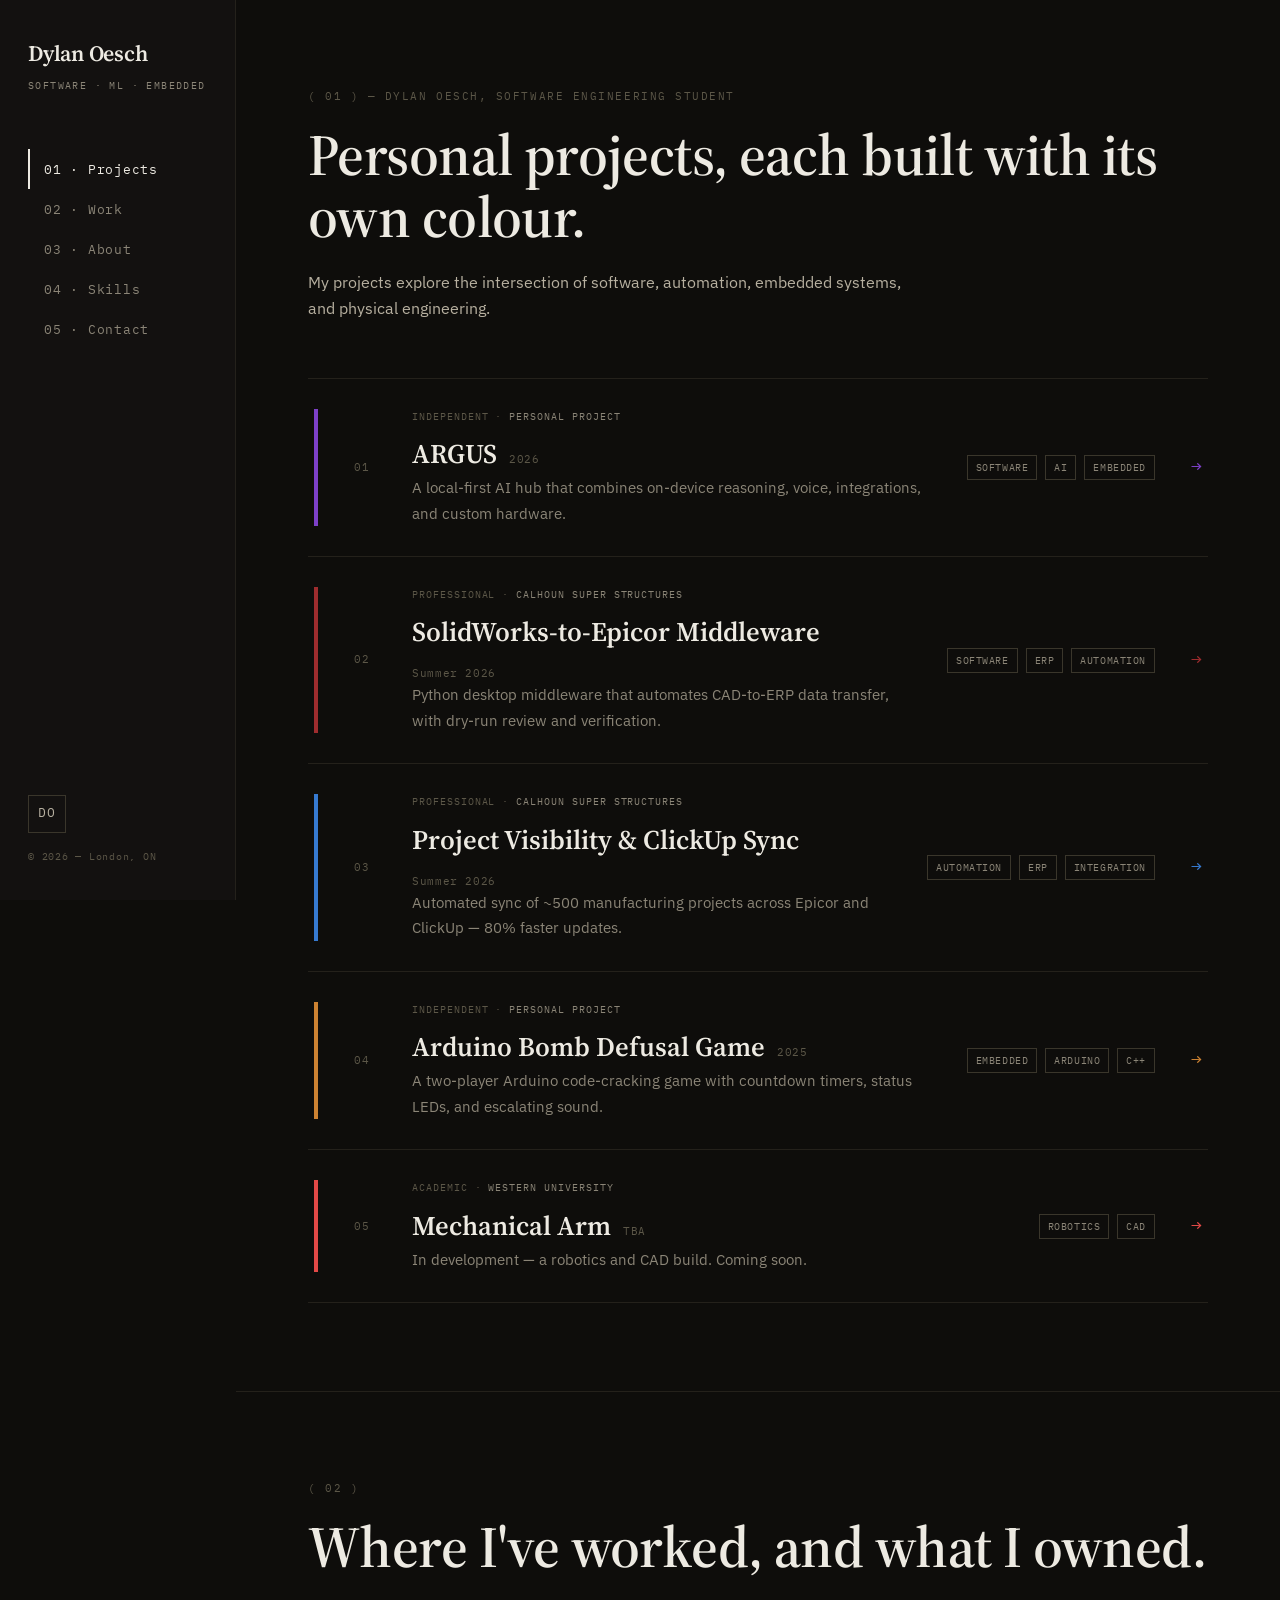
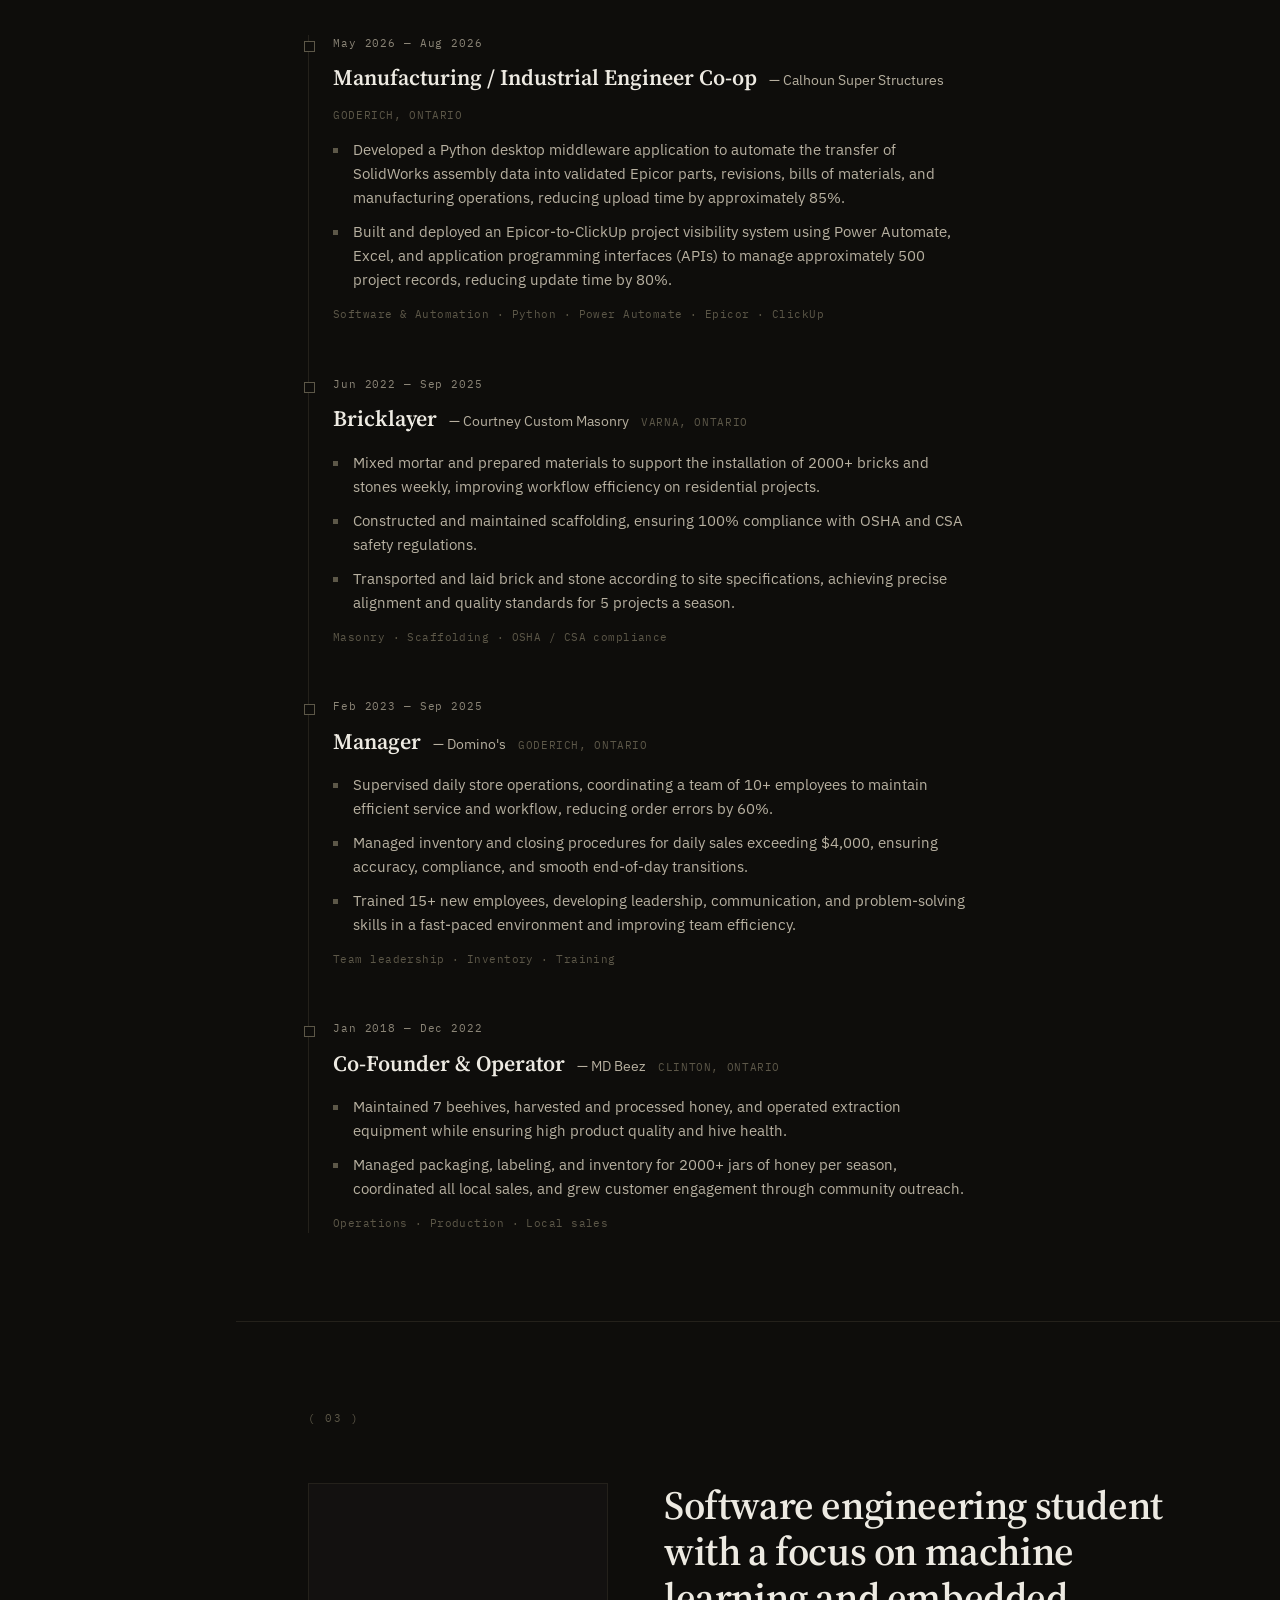
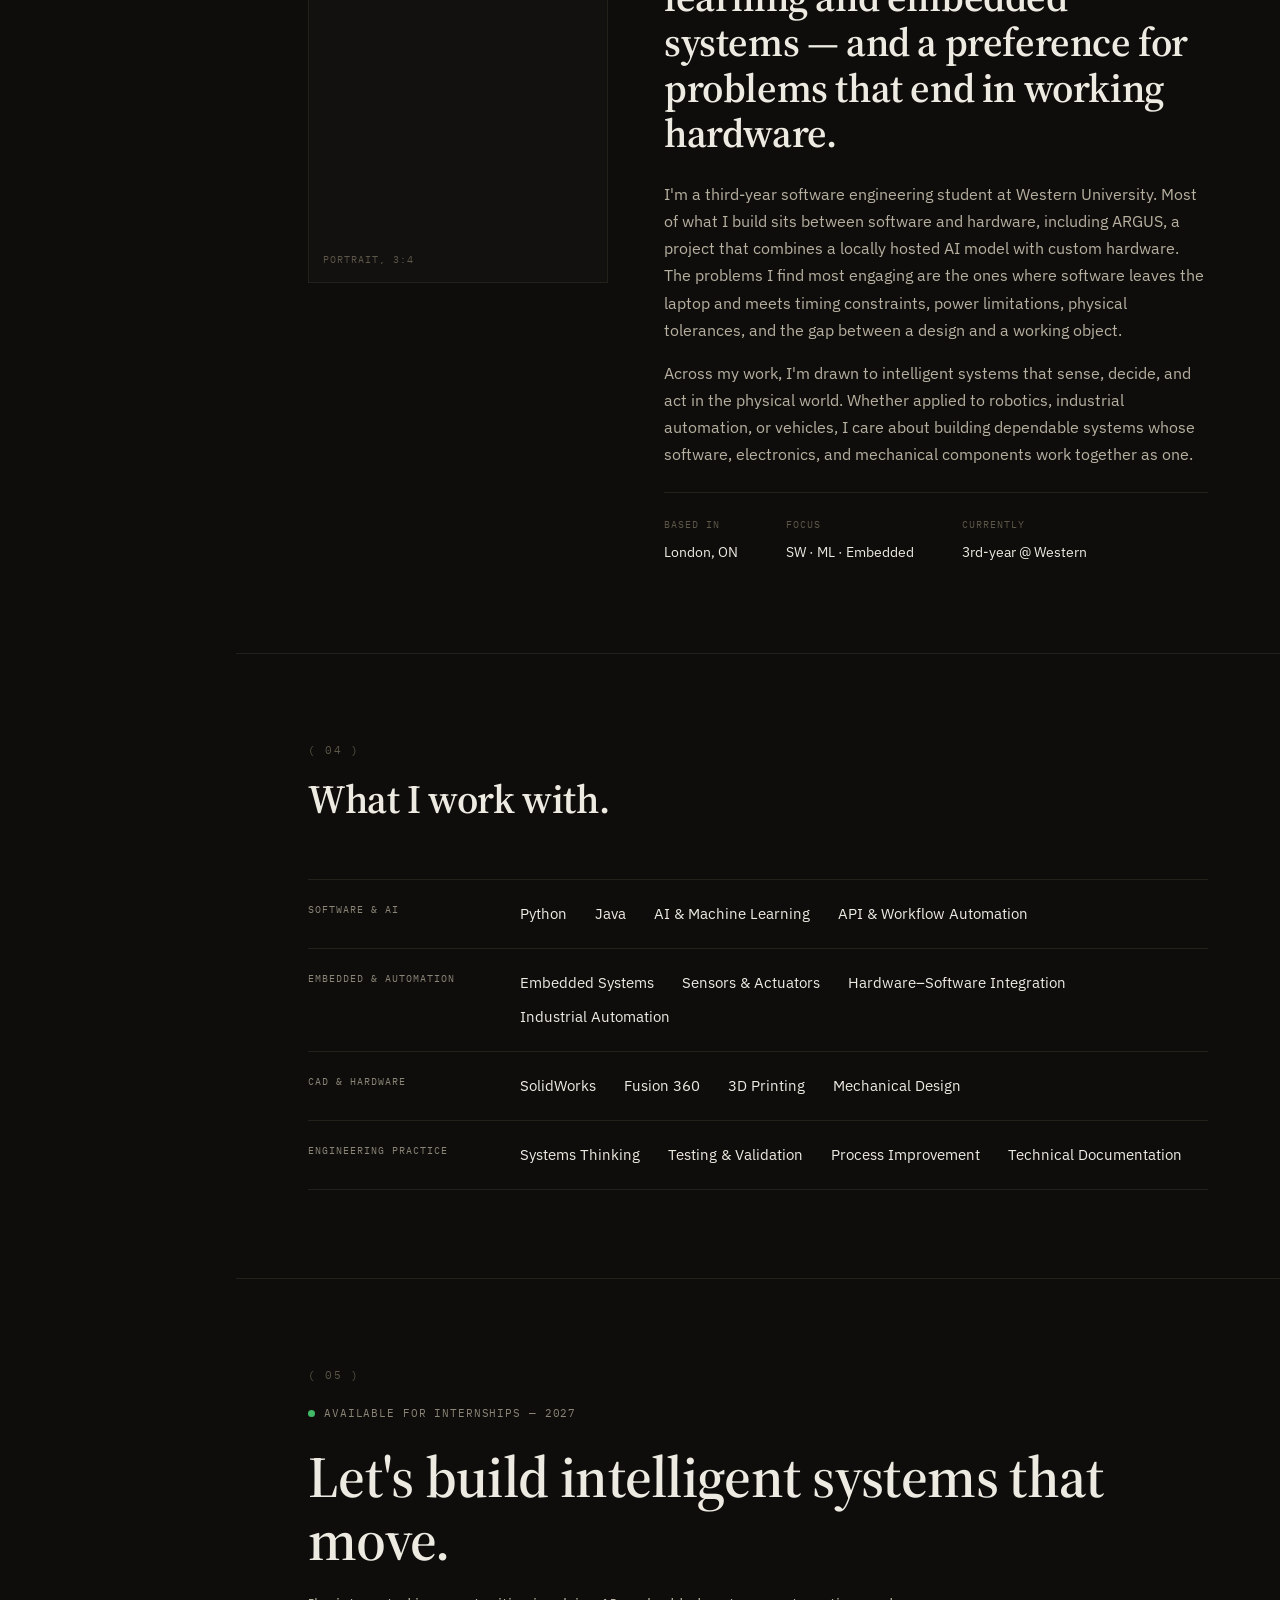
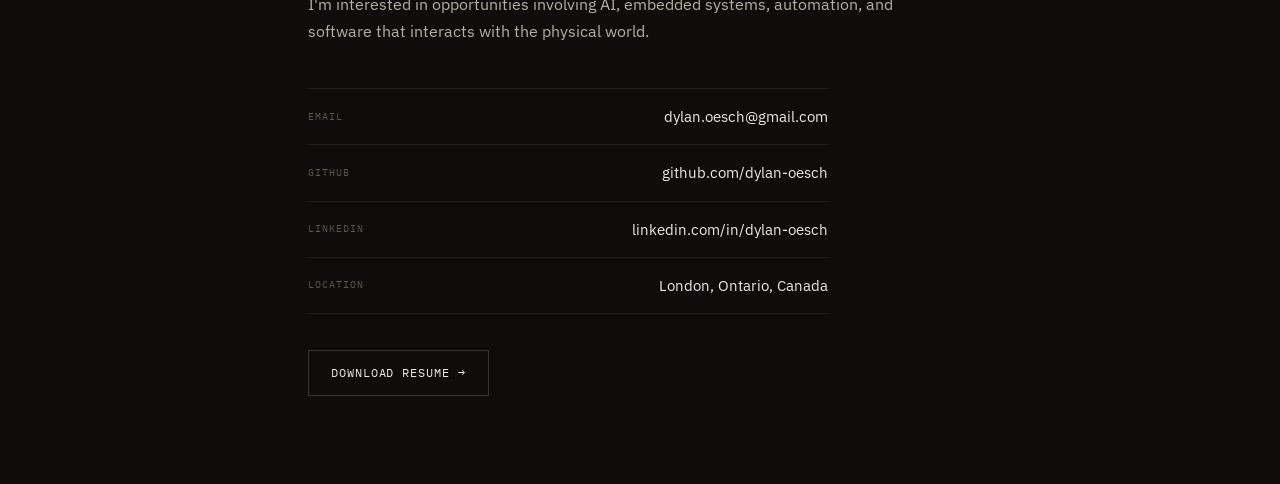
==== index.html @ da6535f7 "Add Calhoun co-op as top Work experience entry Add the Calhoun Super Structures Manufacturing/Indust" ====
<!DOCTYPE html>
<html lang="en">
<head>
  <meta charset="UTF-8">
  <meta name="viewport" content="width=device-width, initial-scale=1.0">
  <meta name="description" content="Software engineering student focused on intelligent physical systems—and problems that end in working hardware.">
  <title>Dylan Oesch — Portfolio</title>
  <link rel="preconnect" href="https://fonts.googleapis.com">
  <link rel="preconnect" href="https://fonts.gstatic.com" crossorigin>
  <link href="https://fonts.googleapis.com/css2?family=IBM+Plex+Mono:wght@400;500&family=IBM+Plex+Sans:wght@400;500&family=Source+Serif+4:opsz,wght@8..60,400;8..60,500;8..60,600;8..60,700&display=swap" rel="stylesheet">
  <meta property="og:type" content="website">
  <meta property="og:title" content="Dylan Oesch — Portfolio">
  <meta property="og:description" content="Software engineering student focused on intelligent physical systems—and problems that end in working hardware.">
  <meta property="og:url" content="https://dylan-oesch.github.io/">
  <meta property="og:image" content="https://dylan-oesch.github.io/og-image.png">
  <meta property="og:image:width" content="1200">
  <meta property="og:image:height" content="630">
  <meta name="twitter:card" content="summary_large_image">
  <meta name="twitter:title" content="Dylan Oesch — Portfolio">
  <meta name="twitter:description" content="Software engineering student focused on intelligent physical systems—and problems that end in working hardware.">
  <meta name="twitter:image" content="https://dylan-oesch.github.io/og-image.png">
  <link rel="icon" type="image/svg+xml" href="favicon.svg">
  <meta name="theme-color" content="#0E0D0B">
  <link rel="stylesheet" href="styles.css">
</head>
<body>
  <div class="layout">
    <!-- Sidebar (collapses to a top bar on mobile) -->
    <aside class="sidebar">
      <div>
        <a class="brand" href="#top" aria-label="Portfolio home">
          <span class="brand-name">Dylan Oesch</span>
          <span class="brand-tag">Software · ML · Embedded</span>
        </a>
        <a class="topbar-brand brand-name" href="#top">Dylan Oesch</a>

        <button class="nav-toggle" type="button" aria-expanded="false" aria-controls="sidebar-nav">
          <span class="sr-only">Toggle navigation</span>
          <span></span>
          <span></span>
          <span></span>
        </button>

        <nav class="sidebar-nav" id="sidebar-nav" aria-label="Primary">
          <a href="#projects">01 · Projects</a>
          <a href="#work">02 · Work</a>
          <a href="#about">03 · About</a>
          <a href="#skills">04 · Skills</a>
          <a href="#contact">05 · Contact</a>
        </nav>
      </div>

      <div class="sidebar-foot">
        <span class="monogram" aria-hidden="true">DO</span>
        <span class="sidebar-copy">&copy; <span id="year"></span> — London, ON</span>
      </div>
    </aside>

    <main class="main" id="top">
      <!-- 01 · Projects -->
      <section class="section" id="projects">
        <div class="section-head">
          <p class="eyebrow">( 01 ) — Dylan Oesch, software engineering student</p>
          <h1>Personal projects, each built with its own colour.</h1>
          <p class="lede">My projects explore the intersection of software, automation, embedded systems, and physical engineering.</p>
        </div>

        <div class="docket">
          <a class="docket-row accent-purple" href="argus.html" data-context-type="INDEPENDENT" data-context-name="PERSONAL PROJECT" data-context-url="">
            <span class="docket-bar" aria-hidden="true"></span>
            <span class="docket-index">01</span>
            <span class="docket-body">
              <span class="docket-title">
                <span class="name">ARGUS</span>
                <span class="year">2026</span>
              </span>
              <span class="docket-tagline">A local-first AI hub that combines on-device reasoning, voice, integrations, and custom hardware.</span>
            </span>
            <span class="docket-tags">
              <span class="tag">Software</span>
              <span class="tag">AI</span>
              <span class="tag">Embedded</span>
            </span>
            <span class="docket-arrow" aria-hidden="true">&rarr;</span>
          </a>

          <a class="docket-row accent-darkred" href="calhoun-epicor.html" data-context-type="PROFESSIONAL" data-context-name="CALHOUN SUPER STRUCTURES" data-context-url="">
            <span class="docket-bar" aria-hidden="true"></span>
            <span class="docket-index">02</span>
            <span class="docket-body">
              <span class="docket-title">
                <span class="name">SolidWorks-to-Epicor Middleware</span>
                <span class="year">Summer 2026</span>
              </span>
              <span class="docket-tagline">Python desktop middleware that automates CAD-to-ERP data transfer, with dry-run review and verification.</span>
            </span>
            <span class="docket-tags">
              <span class="tag">Software</span>
              <span class="tag">ERP</span>
              <span class="tag">Automation</span>
            </span>
            <span class="docket-arrow" aria-hidden="true">&rarr;</span>
          </a>

          <a class="docket-row accent-cobalt" href="clickup-sync.html" data-context-type="PROFESSIONAL" data-context-name="CALHOUN SUPER STRUCTURES" data-context-url="">
            <span class="docket-bar" aria-hidden="true"></span>
            <span class="docket-index">03</span>
            <span class="docket-body">
              <span class="docket-title">
                <span class="name">Project Visibility &amp; ClickUp Sync</span>
                <span class="year">Summer 2026</span>
              </span>
              <span class="docket-tagline">Automated sync of ~500 manufacturing projects across Epicor and ClickUp — 80% faster updates.</span>
            </span>
            <span class="docket-tags">
              <span class="tag">Automation</span>
              <span class="tag">ERP</span>
              <span class="tag">Integration</span>
            </span>
            <span class="docket-arrow" aria-hidden="true">&rarr;</span>
          </a>

          <a class="docket-row accent-amber" href="bomb-defusal.html" data-context-type="INDEPENDENT" data-context-name="PERSONAL PROJECT" data-context-url="">
            <span class="docket-bar" aria-hidden="true"></span>
            <span class="docket-index">04</span>
            <span class="docket-body">
              <span class="docket-title">
                <span class="name">Arduino Bomb Defusal Game</span>
                <span class="year">2025</span>
              </span>
              <span class="docket-tagline">A two-player Arduino code-cracking game with countdown timers, status LEDs, and escalating sound.</span>
            </span>
            <span class="docket-tags">
              <span class="tag">Embedded</span>
              <span class="tag">Arduino</span>
              <span class="tag">C++</span>
            </span>
            <span class="docket-arrow" aria-hidden="true">&rarr;</span>
          </a>

          <a class="docket-row accent-red" href="mechanical-arm.html" data-context-type="ACADEMIC" data-context-name="WESTERN UNIVERSITY" data-context-url="">
            <span class="docket-bar" aria-hidden="true"></span>
            <span class="docket-index">05</span>
            <span class="docket-body">
              <span class="docket-title">
                <span class="name">Mechanical Arm</span>
                <span class="year">TBA</span>
              </span>
              <span class="docket-tagline">In development — a robotics and CAD build. Coming soon.</span>
            </span>
            <span class="docket-tags">
              <span class="tag">Robotics</span>
              <span class="tag">CAD</span>
            </span>
            <span class="docket-arrow" aria-hidden="true">&rarr;</span>
          </a>
        </div>
      </section>

      <!-- 02 · Work -->
      <section class="section" id="work">
        <div class="section-head">
          <p class="eyebrow">( 02 )</p>
          <h1>Where I've worked, and what I owned.</h1>
        </div>

        <div class="timeline">
          <article class="timeline-item">
            <div class="timeline-date">May 2026 — Aug 2026</div>
            <div class="timeline-role">
              <span class="role">Manufacturing / Industrial Engineer Co-op</span>
              <span class="company">— Calhoun Super Structures</span>
              <span class="place">Goderich, Ontario</span>
            </div>
            <ul class="timeline-points">
              <li>Developed a Python desktop middleware application to automate the transfer of SolidWorks assembly data into validated Epicor parts, revisions, bills of materials, and manufacturing operations, reducing upload time by approximately 85%.</li>
              <li>Built and deployed an Epicor-to-ClickUp project visibility system using Power Automate, Excel, and application programming interfaces (APIs) to manage approximately 500 project records, reducing update time by 80%.</li>
            </ul>
            <div class="timeline-tools">Software &amp; Automation · Python · Power Automate · Epicor · ClickUp</div>
          </article>

          <article class="timeline-item">
            <div class="timeline-date">Jun 2022 — Sep 2025</div>
            <div class="timeline-role">
              <span class="role">Bricklayer</span>
              <span class="company">— Courtney Custom Masonry</span>
              <span class="place">Varna, Ontario</span>
            </div>
            <ul class="timeline-points">
              <li>Mixed mortar and prepared materials to support the installation of 2000+ bricks and stones weekly, improving workflow efficiency on residential projects.</li>
              <li>Constructed and maintained scaffolding, ensuring 100% compliance with OSHA and CSA safety regulations.</li>
              <li>Transported and laid brick and stone according to site specifications, achieving precise alignment and quality standards for 5 projects a season.</li>
            </ul>
            <div class="timeline-tools">Masonry · Scaffolding · OSHA / CSA compliance</div>
          </article>

          <article class="timeline-item">
            <div class="timeline-date">Feb 2023 — Sep 2025</div>
            <div class="timeline-role">
              <span class="role">Manager</span>
              <span class="company">— Domino's</span>
              <span class="place">Goderich, Ontario</span>
            </div>
            <ul class="timeline-points">
              <li>Supervised daily store operations, coordinating a team of 10+ employees to maintain efficient service and workflow, reducing order errors by 60%.</li>
              <li>Managed inventory and closing procedures for daily sales exceeding $4,000, ensuring accuracy, compliance, and smooth end-of-day transitions.</li>
              <li>Trained 15+ new employees, developing leadership, communication, and problem-solving skills in a fast-paced environment and improving team efficiency.</li>
            </ul>
            <div class="timeline-tools">Team leadership · Inventory · Training</div>
          </article>

          <article class="timeline-item">
            <div class="timeline-date">Jan 2018 — Dec 2022</div>
            <div class="timeline-role">
              <span class="role">Co-Founder &amp; Operator</span>
              <span class="company">— MD Beez</span>
              <span class="place">Clinton, Ontario</span>
            </div>
            <ul class="timeline-points">
              <li>Maintained 7 beehives, harvested and processed honey, and operated extraction equipment while ensuring high product quality and hive health.</li>
              <li>Managed packaging, labeling, and inventory for 2000+ jars of honey per season, coordinated all local sales, and grew customer engagement through community outreach.</li>
            </ul>
            <div class="timeline-tools">Operations · Production · Local sales</div>
          </article>
        </div>
      </section>

      <!-- 03 · About -->
      <section class="section" id="about">
        <div class="section-head">
          <p class="eyebrow">( 03 )</p>
        </div>

        <div class="about-grid">
          <div class="portrait">
            <span class="label">Portrait, 3:4</span>
          </div>
          <div class="about-copy">
            <h2>Software engineering student with a focus on machine learning and embedded systems — and a preference for problems that end in working hardware.</h2>
            <p style="margin-top:24px;">I'm a third-year software engineering student at Western University. Most of what I build sits between software and hardware, including ARGUS, a project that combines a locally hosted AI model with custom hardware. The problems I find most engaging are the ones where software leaves the laptop and meets timing constraints, power limitations, physical tolerances, and the gap between a design and a working object.</p>
            <p>Across my work, I'm drawn to intelligent systems that sense, decide, and act in the physical world. Whether applied to robotics, industrial automation, or vehicles, I care about building dependable systems whose software, electronics, and mechanical components work together as one.</p>
            <div class="fact-row">
              <div class="fact">
                <span class="label">Based in</span>
                <span class="value">London, ON</span>
              </div>
              <div class="fact">
                <span class="label">Focus</span>
                <span class="value">SW · ML · Embedded</span>
              </div>
              <div class="fact">
                <span class="label">Currently</span>
                <span class="value">3rd-year @ Western</span>
              </div>
            </div>
          </div>
        </div>
      </section>

      <!-- 04 · Skills -->
      <section class="section" id="skills">
        <div class="section-head">
          <p class="eyebrow">( 04 )</p>
          <h2>What I work with.</h2>
        </div>

        <div class="skill-group">
          <span class="label">Software &amp; AI</span>
          <div class="skill-items">
            <span>Python</span>
            <span>Java</span>
            <span>AI &amp; Machine Learning</span>
            <span>API &amp; Workflow Automation</span>
          </div>
        </div>
        <div class="skill-group">
          <span class="label">Embedded &amp; Automation</span>
          <div class="skill-items">
            <span>Embedded Systems</span>
            <span>Sensors &amp; Actuators</span>
            <span>Hardware–Software Integration</span>
            <span>Industrial Automation</span>
          </div>
        </div>
        <div class="skill-group">
          <span class="label">CAD &amp; Hardware</span>
          <div class="skill-items">
            <span>SolidWorks</span>
            <span>Fusion 360</span>
            <span>3D Printing</span>
            <span>Mechanical Design</span>
          </div>
        </div>
        <div class="skill-group">
          <span class="label">Engineering Practice</span>
          <div class="skill-items">
            <span>Systems Thinking</span>
            <span>Testing &amp; Validation</span>
            <span>Process Improvement</span>
            <span>Technical Documentation</span>
          </div>
        </div>
      </section>

      <!-- 05 · Contact -->
      <section class="section" id="contact">
        <div class="section-head" style="margin-bottom:0;">
          <p class="eyebrow">( 05 )</p>
          <div class="status">
            <span class="status-dot" aria-hidden="true"></span>
            <span class="status-label">Available for internships — 2027</span>
          </div>
          <h1>Let's build intelligent systems that move.</h1>
          <p class="lede">I'm interested in opportunities involving AI, embedded systems, automation, and software that interacts with the physical world.</p>
        </div>

        <div class="contact-list">
          <div class="contact-item">
            <span class="label">Email</span>
            <a class="value" href="mailto:dylan.oesch@gmail.com">dylan.oesch@gmail.com</a>
          </div>
          <div class="contact-item">
            <span class="label">GitHub</span>
            <a class="value" href="https://github.com/dylan-oesch" target="_blank" rel="noopener">github.com/dylan-oesch</a>
          </div>
          <div class="contact-item">
            <span class="label">LinkedIn</span>
            <a class="value" href="https://linkedin.com/in/dylan-oesch" target="_blank" rel="noopener">linkedin.com/in/dylan-oesch</a>
          </div>
          <div class="contact-item">
            <span class="label">Location</span>
            <span class="value">London, Ontario, Canada</span>
          </div>
        </div>

        <a class="btn" href="resume.pdf" download style="margin-top:36px;">Download resume &rarr;</a>
      </section>
    </main>
  </div>

  <script src="script.js"></script>
</body>
</html>
---- styles.css ----
/* =============================================================
   Dylan Oesch — Portfolio
   Editorial dark theme: warm ink palette, serif display + mono
   labels, fixed numbered sidebar, hairline-divided sections.
   Each project carries its own accent color (--accent).
   ============================================================= */

:root {
  /* Surfaces */
  --bg: #0e0d0b;
  --surface: #131110;
  --surface-hover: #151310;

  /* Borders */
  --border: #24211b;
  --border-strong: #3a362b;

  /* Text */
  --ink: #edeae2;      /* primary text */
  --muted: #b7b0a0;    /* secondary text / prose */
  --label: #8b8577;    /* nav, eyebrows, metadata */
  --faint: #5c5748;    /* index numbers, decorative labels */

  /* Accent (overridden per project) */
  --accent: oklch(0.58 0.15 256);
  --accent-tint: color-mix(in oklch, var(--accent) 30%, var(--surface));
  --accent-faint: color-mix(in oklch, var(--accent) 12%, var(--surface));

  /* Type */
  --font-serif: "Source Serif 4", Georgia, "Times New Roman", serif;
  --font-mono: "IBM Plex Mono", ui-monospace, "SFMono-Regular", Menlo, monospace;
  --font-sans: "IBM Plex Sans", system-ui, -apple-system, "Segoe UI", sans-serif;

  /* Layout */
  --sidebar-width: 236px;
  --pad-block: 88px;
  --pad-inline: 72px;
  --content-max: 1040px;
  --ease: 170ms ease;
}

* {
  box-sizing: border-box;
}

html {
  scroll-behavior: smooth;
}

body {
  margin: 0;
  min-height: 100vh;
  background: var(--bg);
  color: var(--ink);
  font-family: var(--font-sans);
  line-height: 1.6;
  -webkit-font-smoothing: antialiased;
}

body.nav-open {
  overflow: hidden;
}

a {
  color: var(--ink);
  text-decoration: none;
  transition: color var(--ease);
}

a:hover {
  color: var(--muted);
}

button {
  font-family: inherit;
}

img,
svg {
  display: block;
  max-width: 100%;
}

::selection {
  background: var(--ink);
  color: var(--bg);
}

h1,
h2,
h3,
p {
  margin-top: 0;
}

.sr-only {
  position: absolute;
  width: 1px;
  height: 1px;
  padding: 0;
  margin: -1px;
  overflow: hidden;
  clip: rect(0, 0, 0, 0);
  white-space: nowrap;
  border: 0;
}

/* -------------------------------------------------------------
   Shared type helpers
   ------------------------------------------------------------- */
.serif {
  font-family: var(--font-serif);
  font-weight: 600;
  letter-spacing: -0.01em;
}

.mono {
  font-family: var(--font-mono);
  letter-spacing: 0.08em;
}

.eyebrow {
  font-family: var(--font-mono);
  font-size: 11px;
  letter-spacing: 0.14em;
  text-transform: uppercase;
  color: var(--faint);
  margin: 0;
}

.label {
  font-family: var(--font-mono);
  font-size: 10px;
  letter-spacing: 0.1em;
  text-transform: uppercase;
  color: var(--faint);
}

/* -------------------------------------------------------------
   Layout shell
   ------------------------------------------------------------- */
.layout {
  display: flex;
  min-height: 100vh;
}

.sidebar {
  position: sticky;
  top: 0;
  align-self: flex-start;
  width: var(--sidebar-width);
  flex-shrink: 0;
  height: 100vh;
  background: var(--surface);
  border-right: 1px solid var(--border);
  display: flex;
  flex-direction: column;
  justify-content: space-between;
  padding: 36px 28px;
  z-index: 20;
}

.brand {
  display: block;
  color: var(--ink);
}

.brand:hover {
  color: var(--ink);
}

.brand-name {
  font-family: var(--font-serif);
  font-weight: 600;
  font-size: 22px;
  letter-spacing: -0.01em;
}

.brand-tag {
  font-family: var(--font-mono);
  font-size: 10px;
  letter-spacing: 0.14em;
  text-transform: uppercase;
  color: var(--label);
  margin-top: 6px;
}

.sidebar-nav {
  display: flex;
  flex-direction: column;
  margin-top: 52px;
}

.sidebar-nav a {
  padding: 10px 0 10px 14px;
  border-left: 2px solid transparent;
  font-family: var(--font-mono);
  font-size: 12.5px;
  letter-spacing: 0.06em;
  color: var(--label);
  transition: color var(--ease), border-color var(--ease);
}

.sidebar-nav a:hover,
.sidebar-nav a:focus-visible {
  color: var(--ink);
  outline: none;
}

.sidebar-nav a.active {
  color: var(--ink);
  border-left-color: var(--ink);
}

.sidebar-foot {
  display: flex;
  flex-direction: column;
  gap: 16px;
}

.monogram {
  width: 38px;
  height: 38px;
  border: 1px solid var(--border-strong);
  display: flex;
  align-items: center;
  justify-content: center;
  font-family: var(--font-mono);
  font-size: 13px;
  letter-spacing: 0.04em;
  color: var(--muted);
}

.sidebar-copy {
  font-family: var(--font-mono);
  font-size: 9.5px;
  letter-spacing: 0.08em;
  color: var(--faint);
}

/* Mobile top-bar controls (hidden on desktop) */
.topbar-brand,
.nav-toggle {
  display: none;
}

/* -------------------------------------------------------------
   Main + sections
   ------------------------------------------------------------- */
.main {
  flex: 1;
  min-width: 0;
}

.section {
  padding: var(--pad-block) var(--pad-inline);
  max-width: calc(var(--content-max) + var(--pad-inline) * 2);
  scroll-margin-top: 24px;
}

.section + .section {
  border-top: 1px solid var(--border);
}

.section-head {
  margin-bottom: 56px;
}

.section-head .eyebrow {
  margin-bottom: 18px;
}

h1 {
  font-family: var(--font-serif);
  font-weight: 600;
  letter-spacing: -0.01em;
  font-size: clamp(38px, 4.8vw, 58px);
  line-height: 1.08;
  margin: 0;
}

h2 {
  font-family: var(--font-serif);
  font-weight: 600;
  letter-spacing: -0.01em;
  font-size: clamp(28px, 3.2vw, 40px);
  line-height: 1.14;
  margin: 0;
}

h3 {
  font-family: var(--font-serif);
  font-weight: 600;
  font-size: 19px;
  margin: 0;
}

.lede {
  max-width: 60ch;
  font-size: 15.5px;
  line-height: 1.7;
  color: var(--muted);
  margin: 20px 0 0;
}

/* Buttons / links */
.btn {
  display: inline-flex;
  align-items: center;
  gap: 8px;
  background: none;
  color: var(--ink);
  border: 1px solid var(--border-strong);
  cursor: pointer;
  padding: 13px 22px;
  font-family: var(--font-mono);
  font-size: 11.5px;
  letter-spacing: 0.08em;
  text-transform: uppercase;
  transition: border-color var(--ease), color var(--ease), background var(--ease);
}

.btn:hover,
.btn:focus-visible {
  border-color: var(--ink);
  color: var(--ink);
  outline: none;
}

.btn-accent {
  border-color: var(--accent);
  color: var(--accent);
}

.btn-accent:hover,
.btn-accent:focus-visible {
  border-color: var(--accent);
  background: var(--accent-faint);
  color: var(--accent);
}

/* -------------------------------------------------------------
   01 · Work — left-rule timeline
   ------------------------------------------------------------- */
.timeline {
  position: relative;
  padding-left: 24px;
  border-left: 1px solid var(--border);
  max-width: 760px;
}

.timeline-item {
  position: relative;
  padding-bottom: 52px;
}

.timeline-item:last-child {
  padding-bottom: 0;
}

.timeline-item::before {
  content: "";
  position: absolute;
  left: -29px;
  top: 6px;
  width: 9px;
  height: 9px;
  background: var(--bg);
  border: 1px solid var(--faint);
}

.timeline-date {
  font-family: var(--font-mono);
  font-size: 11px;
  letter-spacing: 0.08em;
  color: var(--label);
}

.timeline-role {
  display: flex;
  align-items: baseline;
  gap: 12px;
  flex-wrap: wrap;
  margin-top: 8px;
}

.timeline-role .role {
  font-family: var(--font-serif);
  font-weight: 600;
  font-size: 22px;
}

.timeline-role .company {
  font-size: 14px;
  color: var(--muted);
}

.timeline-role .place {
  font-family: var(--font-mono);
  font-size: 10.5px;
  letter-spacing: 0.06em;
  text-transform: uppercase;
  color: var(--faint);
}

.timeline-item p {
  margin: 14px 0 0;
  font-size: 15px;
  line-height: 1.65;
  color: var(--muted);
  max-width: 62ch;
}

.timeline-points {
  margin: 14px 0 0;
  padding: 0;
  list-style: none;
  max-width: 64ch;
}

.timeline-points li {
  position: relative;
  padding-left: 20px;
  margin-bottom: 10px;
  font-size: 15px;
  line-height: 1.6;
  color: var(--muted);
}

.timeline-points li:last-child {
  margin-bottom: 0;
}

.timeline-points li::before {
  content: "";
  position: absolute;
  left: 0;
  top: 10px;
  width: 5px;
  height: 5px;
  background: var(--faint);
}

.timeline-tools {
  margin-top: 14px;
  font-family: var(--font-mono);
  font-size: 11px;
  letter-spacing: 0.04em;
  color: var(--faint);
}

/* -------------------------------------------------------------
   02 · Projects — docket rows
   ------------------------------------------------------------- */
.docket {
  border-top: 1px solid var(--border);
  margin-top: 8px;
}

.docket-row {
  --accent: oklch(0.58 0.15 256);
  display: flex;
  align-items: center;
  gap: 36px;
  width: 100%;
  text-align: left;
  border-bottom: 1px solid var(--border);
  padding: 30px 6px;
  color: var(--ink);
  transition: background var(--ease);
}

.docket-row:hover {
  background: var(--surface-hover);
  color: var(--ink);
}

.docket-bar {
  width: 4px;
  align-self: stretch;
  flex-shrink: 0;
  background: var(--accent);
}

.docket-index {
  font-family: var(--font-mono);
  font-size: 11px;
  letter-spacing: 0.08em;
  color: var(--faint);
  width: 22px;
  flex-shrink: 0;
}

.docket-body {
  flex: 1;
  min-width: 0;
}

.project-context {
  display: block;
  margin-bottom: 8px;
  font-family: var(--font-mono);
  font-size: 9.5px;
  letter-spacing: 0.1em;
  text-transform: uppercase;
  color: var(--faint);
}

.project-context .ctx-name {
  color: var(--label);
}

.project-context .ctx-link {
  color: var(--label);
  cursor: pointer;
  transition: color var(--ease);
}

.project-context .ctx-link:hover,
.project-context .ctx-link:focus-visible {
  color: var(--ink);
  outline: none;
  text-decoration: underline;
  text-underline-offset: 2px;
}

.docket-title {
  display: flex;
  align-items: baseline;
  gap: 12px;
  flex-wrap: wrap;
}

.docket-title .name {
  font-family: var(--font-serif);
  font-weight: 600;
  font-size: 27px;
}

.docket-title .year {
  font-family: var(--font-mono);
  font-size: 10.5px;
  letter-spacing: 0.06em;
  color: var(--faint);
}

.docket-tagline {
  margin-top: 6px;
  font-size: 14.5px;
  color: var(--label);
  max-width: 56ch;
}

.docket-tags {
  display: flex;
  gap: 8px;
  flex-shrink: 0;
}

.tag {
  font-family: var(--font-mono);
  font-size: 9.5px;
  letter-spacing: 0.06em;
  text-transform: uppercase;
  color: var(--label);
  border: 1px solid var(--border-strong);
  padding: 4px 8px;
}

.docket-arrow {
  font-family: var(--font-mono);
  font-size: 18px;
  color: var(--accent);
  flex-shrink: 0;
}

/* -------------------------------------------------------------
   03 · About
   ------------------------------------------------------------- */
.about-grid {
  display: grid;
  grid-template-columns: 300px 1fr;
  gap: 56px;
  align-items: start;
}

.portrait {
  aspect-ratio: 3 / 4;
  background: var(--surface);
  border: 1px solid var(--border);
  display: flex;
  align-items: flex-end;
  padding: 14px;
}

.about-copy p {
  font-size: 15.5px;
  line-height: 1.75;
  color: var(--muted);
  max-width: 60ch;
  margin: 0 0 16px;
}

.fact-row {
  display: flex;
  flex-wrap: wrap;
  gap: 48px;
  margin-top: 24px;
  padding-top: 24px;
  border-top: 1px solid var(--border);
}

.fact .label {
  display: block;
  margin-bottom: 6px;
}

.fact .value {
  font-size: 14px;
}

/* -------------------------------------------------------------
   04 · Skills — hairline-divided groups
   ------------------------------------------------------------- */
.skill-group {
  display: flex;
  gap: 32px;
  padding: 22px 0;
  border-top: 1px solid var(--border);
}

.skill-group:last-child {
  border-bottom: 1px solid var(--border);
}

.skill-group .label {
  width: 180px;
  flex-shrink: 0;
  color: var(--label);
}

.skill-items {
  display: flex;
  flex-wrap: wrap;
  gap: 10px 28px;
  font-size: 15px;
  color: var(--ink);
}

/* -------------------------------------------------------------
   05 · Contact
   ------------------------------------------------------------- */
.status {
  display: flex;
  align-items: center;
  gap: 9px;
  margin: 20px 0 24px;
}

.status-dot {
  width: 7px;
  height: 7px;
  border-radius: 50%;
  background: oklch(0.7 0.16 150);
}

.status-label {
  font-family: var(--font-mono);
  font-size: 11px;
  letter-spacing: 0.08em;
  text-transform: uppercase;
  color: var(--label);
}

.contact-list {
  margin-top: 44px;
  border-top: 1px solid var(--border);
  max-width: 520px;
}

.contact-item {
  display: flex;
  align-items: center;
  justify-content: space-between;
  padding: 16px 0;
  border-bottom: 1px solid var(--border);
}

.contact-item .label {
  color: var(--faint);
}

.contact-item .value {
  font-size: 14.5px;
  color: var(--ink);
}

/* -------------------------------------------------------------
   Project detail template
   ------------------------------------------------------------- */
.detail {
  border-left: 6px solid var(--accent);
}

.back-link {
  font-family: var(--font-mono);
  font-size: 11px;
  letter-spacing: 0.06em;
  text-transform: uppercase;
  color: var(--label);
}

/* Full-page "coming soon" cover for a project that isn't built yet */
.project-cover {
  min-height: 60vh;
  display: flex;
  flex-direction: column;
  justify-content: center;
  align-items: flex-start;
  max-width: 46ch;
  margin-top: 24px;
}

.project-cover .cover-badge {
  display: inline-flex;
  align-items: center;
  gap: 10px;
  font-family: var(--font-mono);
  font-size: 11px;
  letter-spacing: 0.14em;
  text-transform: uppercase;
  color: var(--accent);
}

.project-cover .cover-badge::before {
  content: "";
  width: 7px;
  height: 7px;
  border-radius: 50%;
  background: var(--accent);
}

.project-cover h1 {
  margin: 22px 0 0;
}

.project-cover .cover-lede {
  margin: 20px 0 0;
  font-size: 1.05rem;
  line-height: 1.6;
  color: var(--muted);
}

.project-cover .cover-note {
  margin: 12px 0 0;
  font-family: var(--font-mono);
  font-size: 12px;
  letter-spacing: 0.04em;
  color: var(--faint);
}

.project-cover .btn {
  margin-top: 34px;
}

@media (prefers-reduced-motion: no-preference) {
  .project-cover .cover-badge::before {
    animation: cs-pulse 2.4s ease-in-out infinite;
  }
}

/* Coming-soon banner (reusable on any project detail page) */
.coming-soon {
  display: flex;
  align-items: center;
  gap: 14px;
  flex-wrap: wrap;
  margin-top: 28px;
  padding: 14px 18px;
  border: 1px solid var(--border-strong);
  border-left: 3px solid var(--accent);
  background: var(--accent-faint);
}

.coming-soon .cs-dot {
  width: 7px;
  height: 7px;
  border-radius: 50%;
  background: var(--accent);
  flex-shrink: 0;
}

.coming-soon .cs-badge {
  font-family: var(--font-mono);
  font-size: 10px;
  letter-spacing: 0.14em;
  text-transform: uppercase;
  color: var(--accent);
}

.coming-soon .cs-text {
  font-size: 13.5px;
  color: var(--muted);
}

@media (prefers-reduced-motion: no-preference) {
  .coming-soon .cs-dot {
    animation: cs-pulse 2.4s ease-in-out infinite;
  }

  @keyframes cs-pulse {
    0%, 100% { opacity: 1; }
    50% { opacity: 0.3; }
  }
}

.template-note {
  display: inline-block;
  margin-bottom: 28px;
  border: 1px solid var(--border-strong);
  color: var(--muted);
  font-family: var(--font-mono);
  font-size: 10.5px;
  letter-spacing: 0.08em;
  text-transform: uppercase;
  padding: 8px 12px;
}

.detail-head {
  display: flex;
  align-items: flex-end;
  justify-content: space-between;
  gap: 32px;
  flex-wrap: wrap;
  margin-top: 34px;
}

.detail-head .lede {
  font-size: 18px;
  line-height: 1.5;
  color: var(--label);
  max-width: 42ch;
  margin-top: 16px;
}

.detail-theme {
  text-align: right;
}

.detail-theme .value {
  font-family: var(--font-serif);
  font-weight: 600;
  font-size: 17px;
  color: var(--accent);
  margin-top: 6px;
}

.spec-strip {
  display: flex;
  flex-wrap: wrap;
  gap: 40px;
  margin-top: 44px;
  padding-top: 24px;
  border-top: 1px solid var(--border);
}

.spec .label {
  display: block;
  margin-bottom: 6px;
}

.spec .value {
  font-size: 13.5px;
  color: var(--ink);
}

.figure {
  margin: 48px 0 0;
}

.figure-frame {
  aspect-ratio: 21 / 9;
  background: var(--surface);
  border: 1px solid var(--border);
  overflow: hidden;
  display: flex;
}

.figure-left {
  width: 36%;
  padding: 26px;
  border-right: 1px solid var(--border);
  display: flex;
  flex-direction: column;
  gap: 12px;
}

.figure-left .bar {
  height: 10px;
  width: 60%;
  background: var(--accent);
}

.figure-left .bar-muted {
  height: 9px;
  background: var(--border);
}

.figure-left .cap {
  margin-top: auto;
  font-family: var(--font-mono);
  font-size: 9.5px;
  letter-spacing: 0.08em;
  text-transform: uppercase;
  color: var(--faint);
}

.figure-right {
  flex: 1;
  background: var(--accent-faint);
  display: flex;
  align-items: center;
  justify-content: center;
}

.figure-right span {
  font-family: var(--font-mono);
  font-size: 11px;
  letter-spacing: 0.08em;
  text-transform: uppercase;
  color: var(--label);
}

.figcaption {
  margin-top: 10px;
  font-family: var(--font-mono);
  font-size: 10px;
  letter-spacing: 0.06em;
  text-transform: uppercase;
  color: var(--faint);
}

.detail-body {
  display: grid;
  gap: 56px;
  margin-top: 60px;
}

.detail-block h2 {
  font-size: clamp(24px, 2.6vw, 32px);
  margin-bottom: 20px;
}

.detail-block .eyebrow {
  margin-bottom: 14px;
}

.detail-block p {
  font-size: 15.5px;
  line-height: 1.75;
  color: var(--muted);
  max-width: 66ch;
  margin: 0 0 16px;
}

.detail-block p:last-child {
  margin-bottom: 0;
}

.two-col {
  display: grid;
  grid-template-columns: 1.4fr 1fr;
  gap: 48px;
}

.highlight-list {
  margin: 0;
  padding: 0;
  list-style: none;
}

.highlight-list li {
  padding: 12px 0;
  border-top: 1px solid var(--border);
  font-size: 14px;
  line-height: 1.5;
  color: var(--ink);
}

/* Numbered workflow / lifecycle list */
.numbered-list {
  counter-reset: step;
  list-style: none;
  margin: 24px 0 0;
  padding: 0;
  max-width: 74ch;
}

.numbered-list li {
  counter-increment: step;
  position: relative;
  padding: 12px 0 12px 46px;
  border-top: 1px solid var(--border);
  font-size: 15px;
  line-height: 1.6;
  color: var(--muted);
}

.numbered-list li::before {
  content: counter(step, decimal-leading-zero);
  position: absolute;
  left: 0;
  top: 14px;
  font-family: var(--font-mono);
  font-size: 11px;
  letter-spacing: 0.08em;
  color: var(--accent);
}

/* Quantified-results stat grid (hairline-divided cells) */
.stat-grid {
  display: grid;
  grid-template-columns: repeat(auto-fit, minmax(150px, 1fr));
  gap: 1px;
  margin-top: 24px;
  background: var(--border);
  border: 1px solid var(--border);
}

.stat {
  background: var(--surface);
  padding: 24px 22px;
}

.stat .num {
  display: block;
  font-family: var(--font-serif);
  font-weight: 600;
  font-size: clamp(28px, 3vw, 38px);
  line-height: 1;
  color: var(--accent);
}

.stat .cap {
  display: block;
  margin-top: 10px;
  font-size: 13px;
  line-height: 1.4;
  color: var(--muted);
}

/* Technology tag row */
.tech-tags {
  display: flex;
  flex-wrap: wrap;
  gap: 8px;
  margin-top: 24px;
  max-width: 74ch;
}

.spec-grid {
  display: grid;
  grid-template-columns: repeat(auto-fit, minmax(200px, 1fr));
  gap: 24px;
}

.spec-card {
  border: 1px solid var(--border);
  padding: 22px;
}

.spec-card .label {
  display: block;
  margin-bottom: 10px;
}

.spec-card p {
  margin: 0;
  font-size: 14px;
  color: var(--muted);
}

.media-placeholder {
  aspect-ratio: 16 / 9;
  border: 1px solid var(--border);
  background:
    repeating-linear-gradient(
      -45deg,
      transparent,
      transparent 12px,
      rgba(255, 255, 255, 0.015) 12px,
      rgba(255, 255, 255, 0.015) 24px
    ),
    var(--surface);
  display: flex;
  align-items: center;
  justify-content: center;
  color: var(--label);
  font-family: var(--font-mono);
  font-size: 11px;
  letter-spacing: 0.08em;
  text-transform: uppercase;
}

.next-project {
  display: flex;
  align-items: center;
  justify-content: space-between;
  width: 100%;
  margin-top: 64px;
  padding: 26px 0 0;
  border-top: 1px solid var(--border);
  text-align: left;
}

.next-project .value {
  font-family: var(--font-serif);
  font-weight: 600;
  font-size: 26px;
  margin-top: 8px;
  color: var(--accent);
}

.next-project .arrow {
  font-family: var(--font-mono);
  font-size: 22px;
  color: var(--ink);
}

/* -------------------------------------------------------------
   Per-project accent themes
   ------------------------------------------------------------- */
.accent-cobalt   { --accent: oklch(0.58 0.15 256); }
.accent-viridian { --accent: oklch(0.60 0.12 168); }
.accent-amber    { --accent: oklch(0.67 0.13 64); }
.accent-crimson  { --accent: oklch(0.60 0.16 24); }
.accent-magenta  { --accent: oklch(0.60 0.18 330); }
.accent-purple   { --accent: oklch(0.52 0.20 300); }
.accent-red      { --accent: oklch(0.62 0.19 25); }
.accent-darkred  { --accent: oklch(0.47 0.15 24); }

[class*="accent-"] {
  --accent-tint: color-mix(in oklch, var(--accent) 30%, var(--surface));
  --accent-faint: color-mix(in oklch, var(--accent) 12%, var(--surface));
}

/* -------------------------------------------------------------
   Responsive — sidebar collapses to a top bar
   ------------------------------------------------------------- */
@media (max-width: 860px) {
  :root {
    --pad-block: 56px;
    --pad-inline: 28px;
  }

  .layout {
    flex-direction: column;
  }

  .sidebar {
    position: sticky;
    top: 0;
    width: 100%;
    height: auto;
    flex-direction: row;
    align-items: center;
    justify-content: space-between;
    padding: 16px 24px;
    background: color-mix(in srgb, var(--surface) 92%, transparent);
    backdrop-filter: blur(14px);
    border-right: none;
    border-bottom: 1px solid var(--border);
  }

  .sidebar > div:first-child {
    display: flex;
    align-items: center;
    justify-content: space-between;
    width: 100%;
  }

  /* Hide the desktop brand block; show a compact one in the bar */
  .sidebar .brand {
    display: none;
  }

  .topbar-brand {
    display: block;
  }

  .nav-toggle {
    display: inline-flex;
    flex-direction: column;
    gap: 4px;
    width: 40px;
    height: 40px;
    align-items: center;
    justify-content: center;
    border: 1px solid var(--border-strong);
    background: none;
    color: var(--ink);
    cursor: pointer;
  }

  .nav-toggle span {
    display: block;
    width: 16px;
    height: 2px;
    background: currentColor;
  }

  .sidebar-nav {
    position: absolute;
    top: 100%;
    left: 0;
    right: 0;
    margin-top: 0;
    background: var(--surface);
    border-bottom: 1px solid var(--border);
    padding: 8px 24px 16px;
    display: none;
  }

  .sidebar-nav.is-open {
    display: flex;
  }

  .sidebar-nav a {
    padding: 12px 0 12px 14px;
  }

  .sidebar-foot {
    display: none;
  }
}

@media (max-width: 720px) {
  .docket-row {
    flex-wrap: wrap;
    gap: 16px 20px;
  }

  .docket-tags,
  .docket-arrow {
    display: none;
  }

  .about-grid {
    grid-template-columns: 1fr;
    gap: 32px;
  }

  .portrait {
    max-width: 260px;
  }

  .skill-group {
    flex-direction: column;
    gap: 12px;
  }

  .skill-group .label {
    width: auto;
  }

  .two-col {
    grid-template-columns: 1fr;
    gap: 32px;
  }

  .figure-frame {
    aspect-ratio: 4 / 3;
  }

  .detail-head {
    align-items: flex-start;
  }

  .detail-theme {
    text-align: left;
  }
}
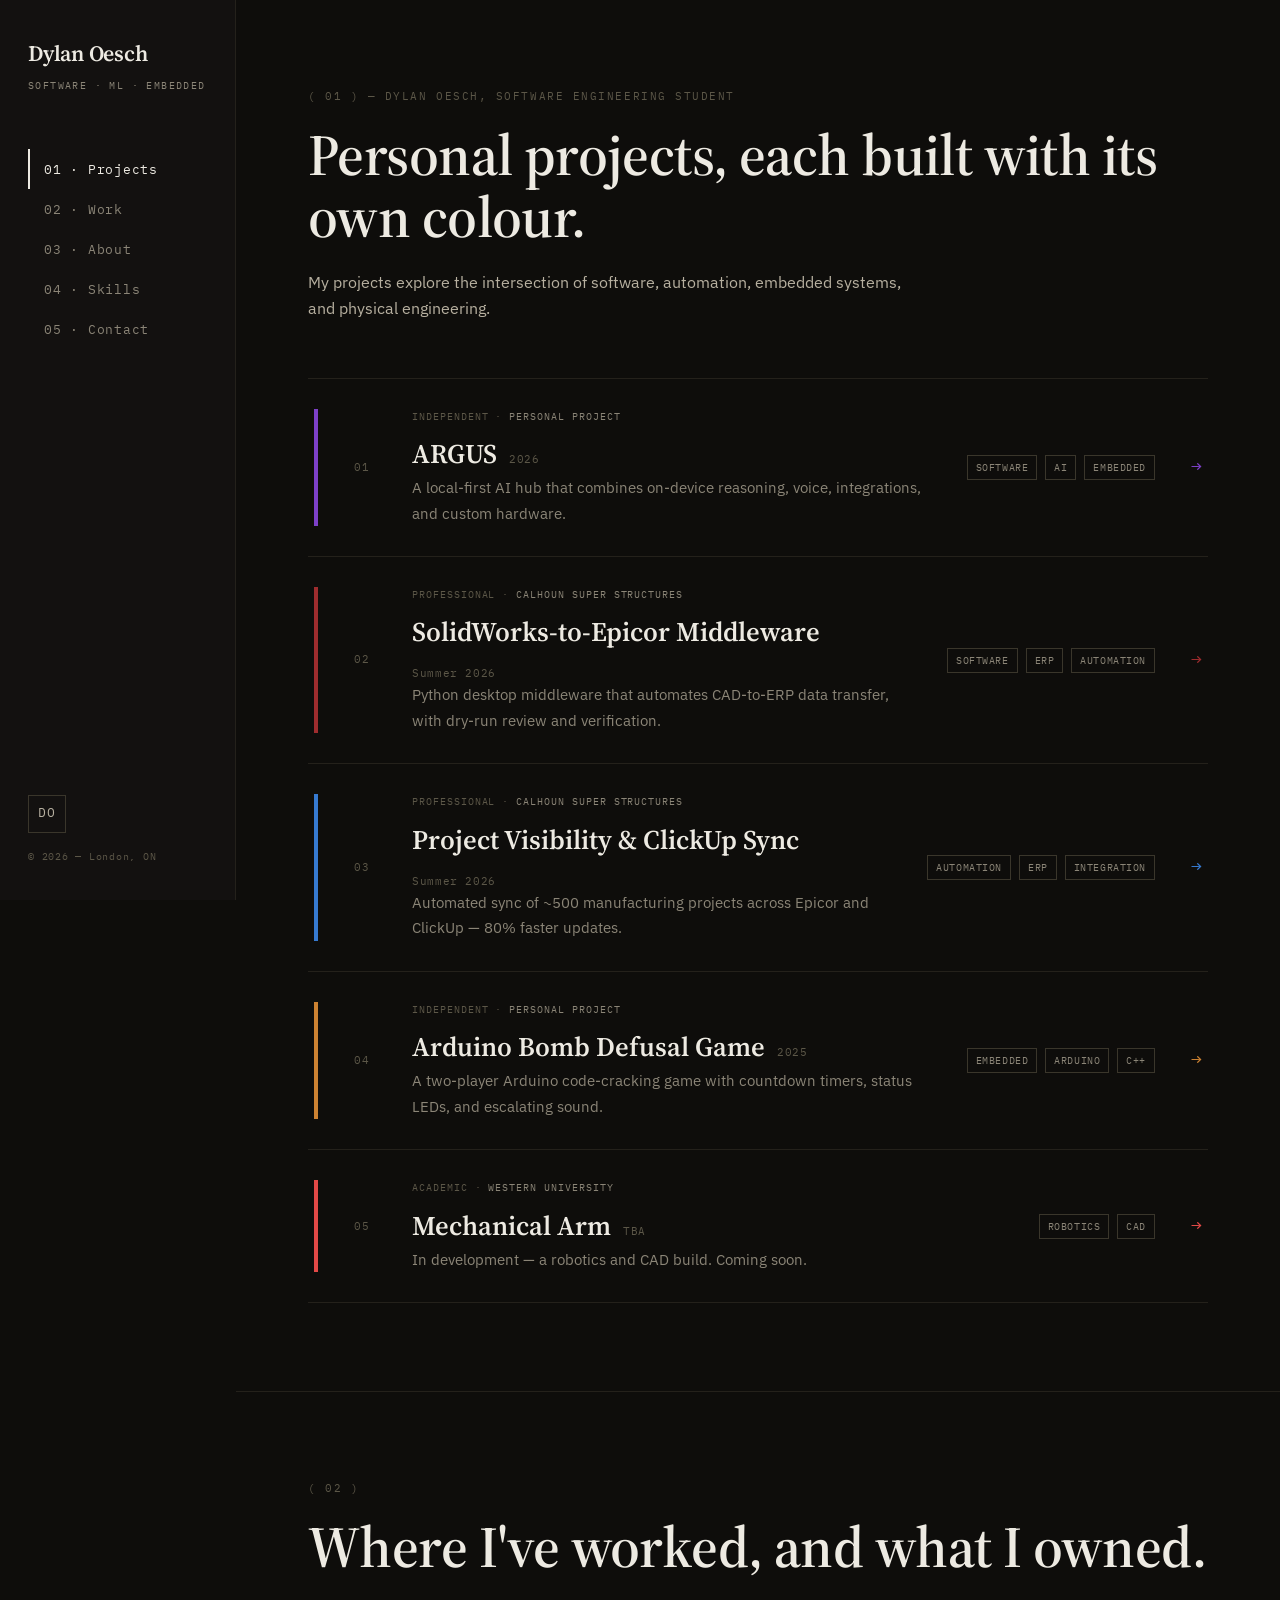
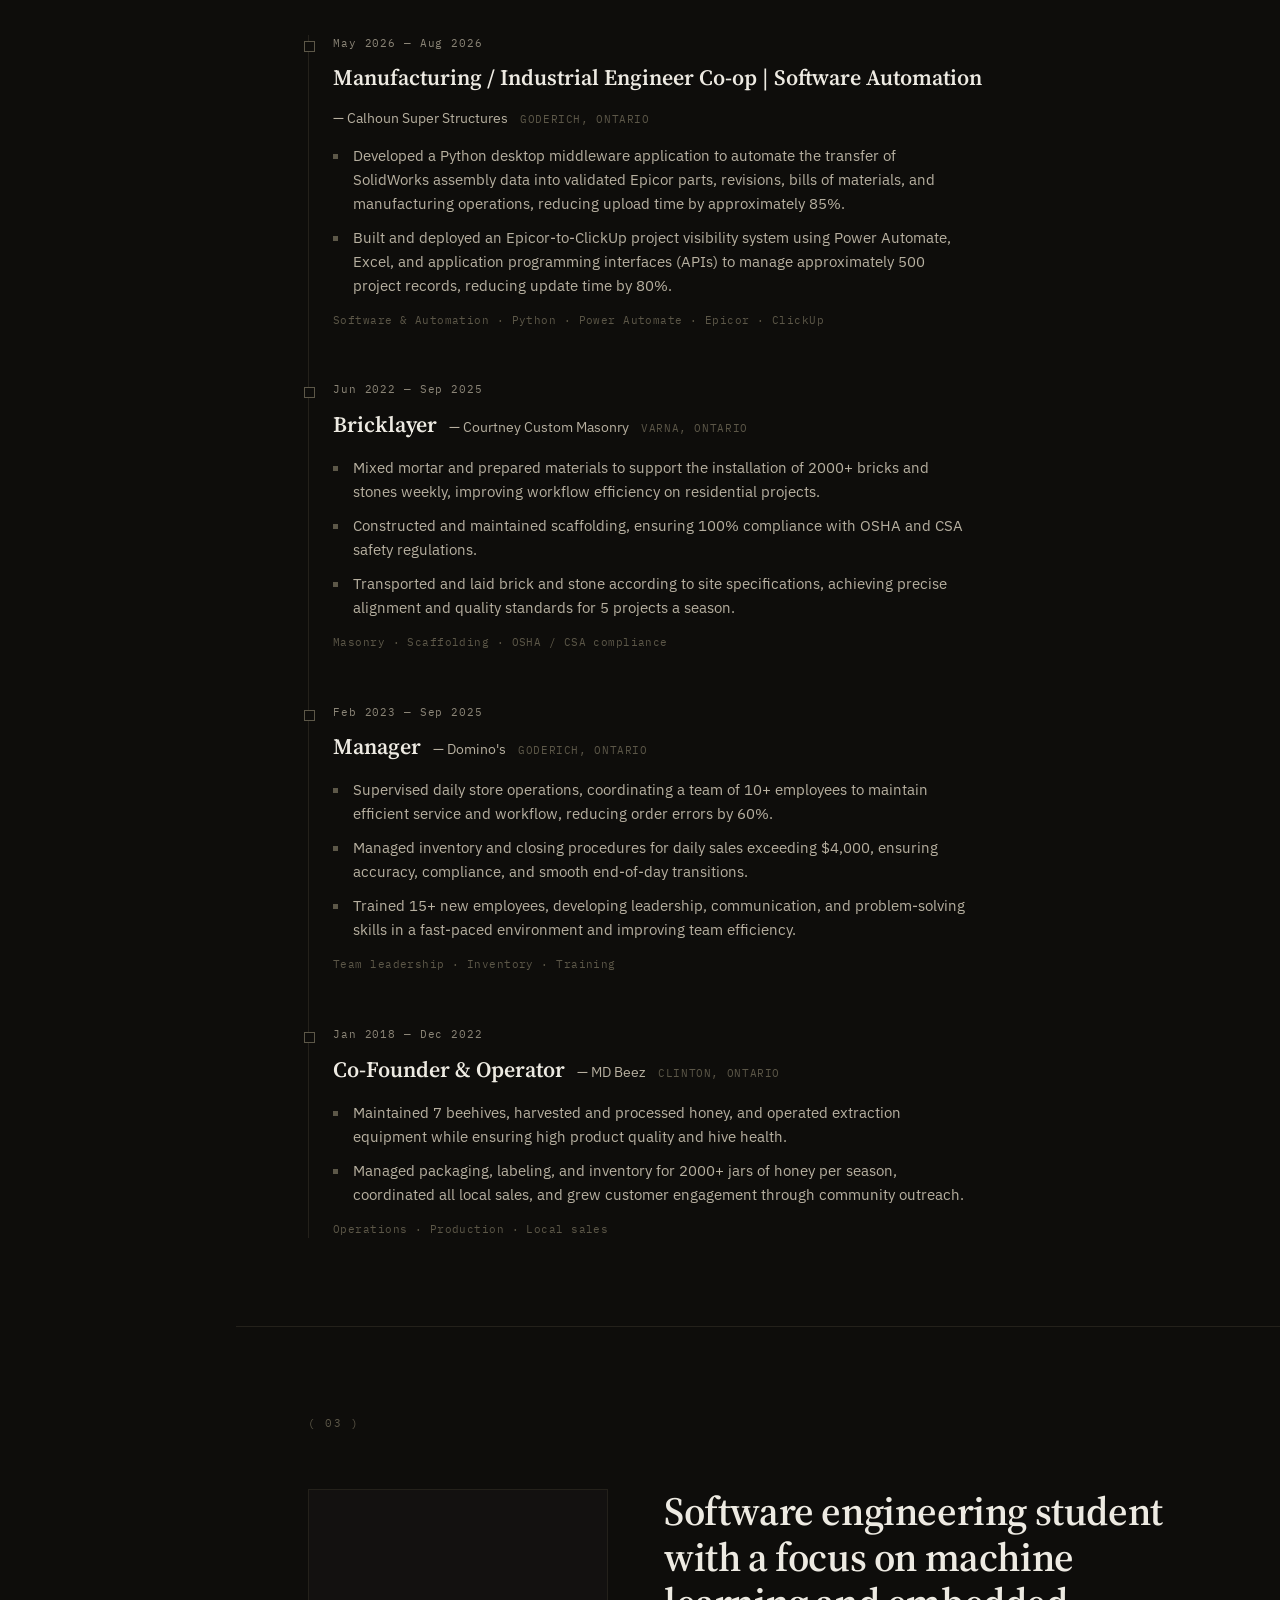
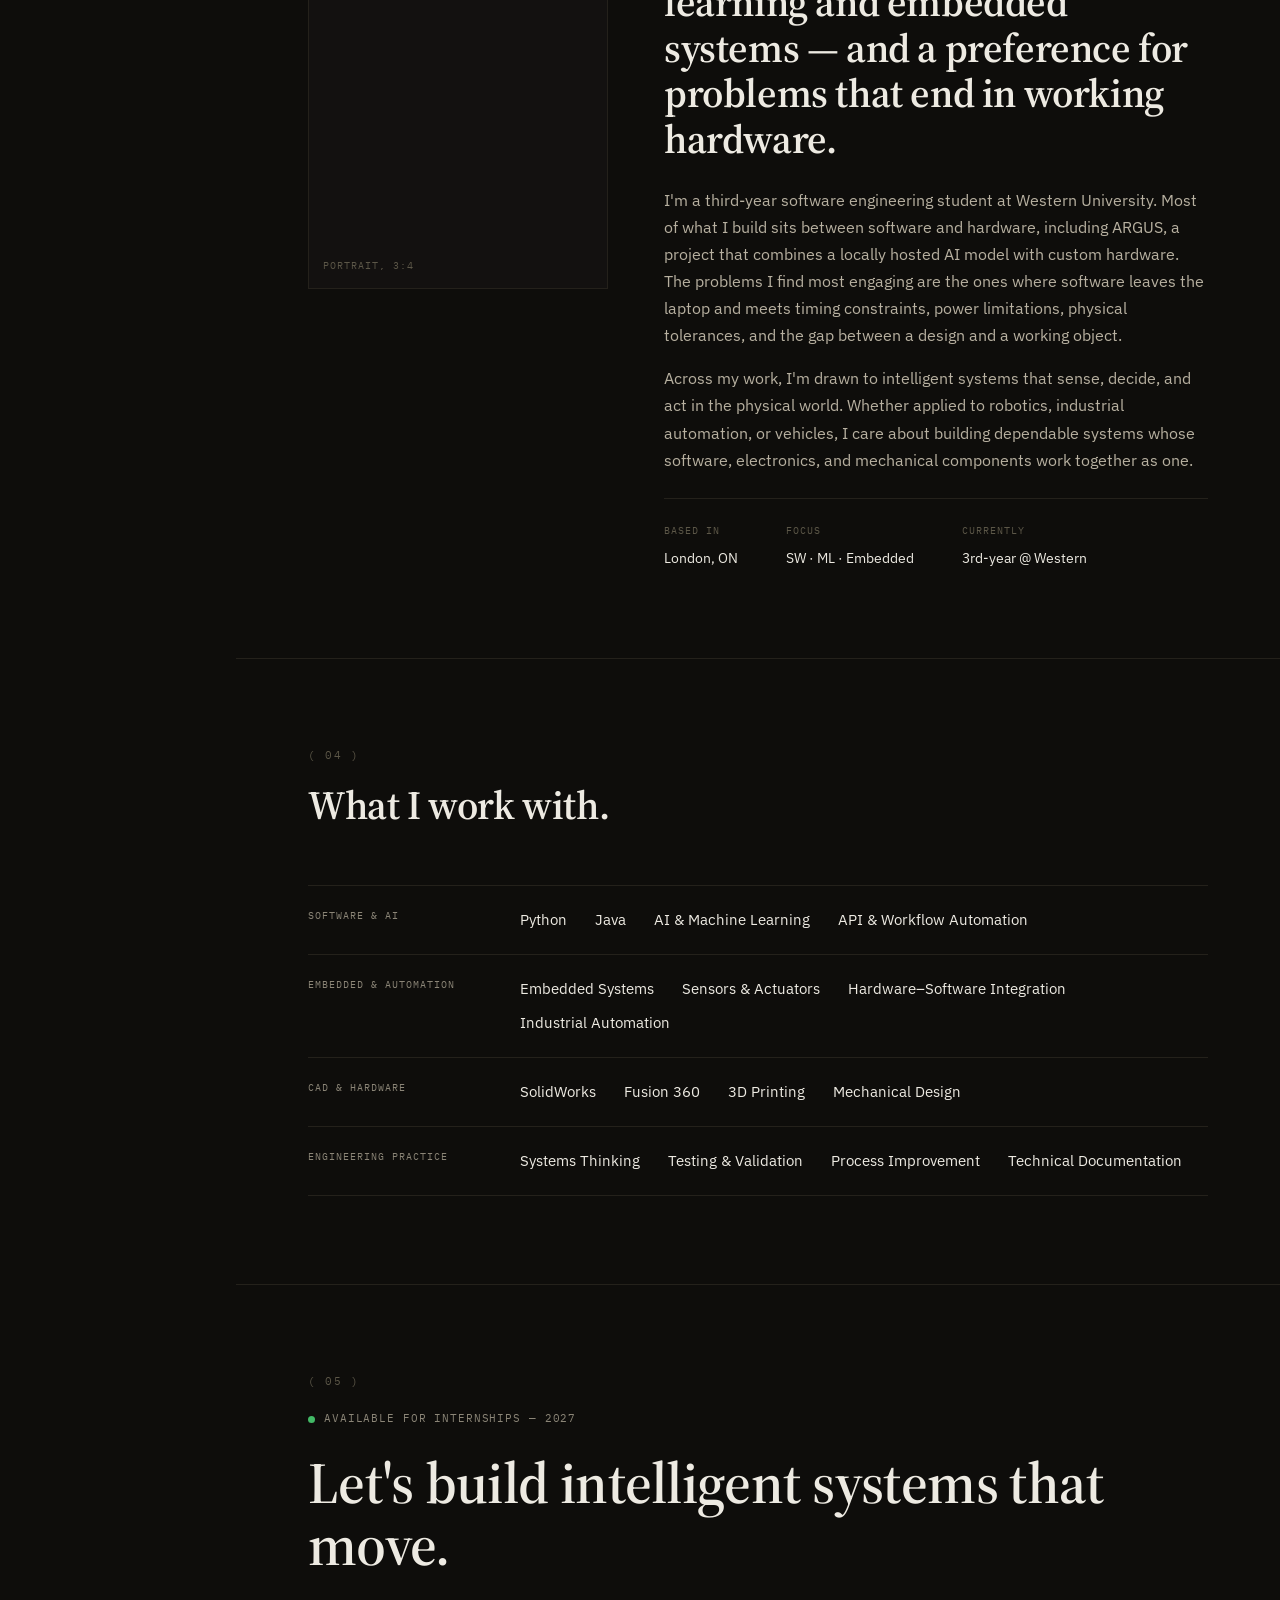
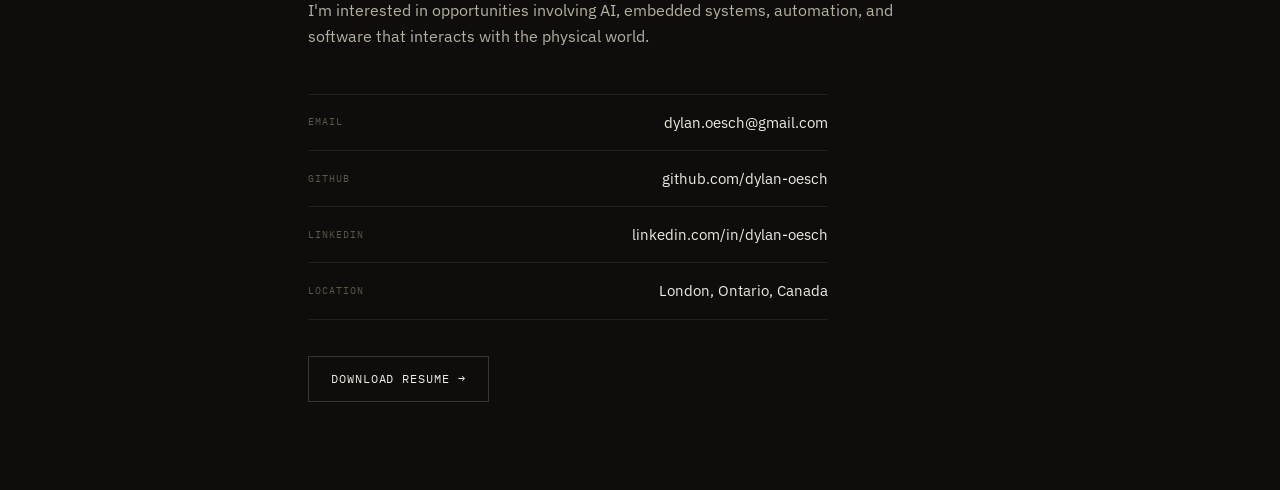
==== commit af7561ed: "Added description to Calhoun experience" ====
--- a/index.html
+++ b/index.html
@@ -168,7 +168,7 @@
           <article class="timeline-item">
             <div class="timeline-date">May 2026 — Aug 2026</div>
             <div class="timeline-role">
-              <span class="role">Manufacturing / Industrial Engineer Co-op</span>
+              <span class="role">Manufacturing / Industrial Engineer Co-op | Software Automation</span>
               <span class="company">— Calhoun Super Structures</span>
               <span class="place">Goderich, Ontario</span>
             </div>
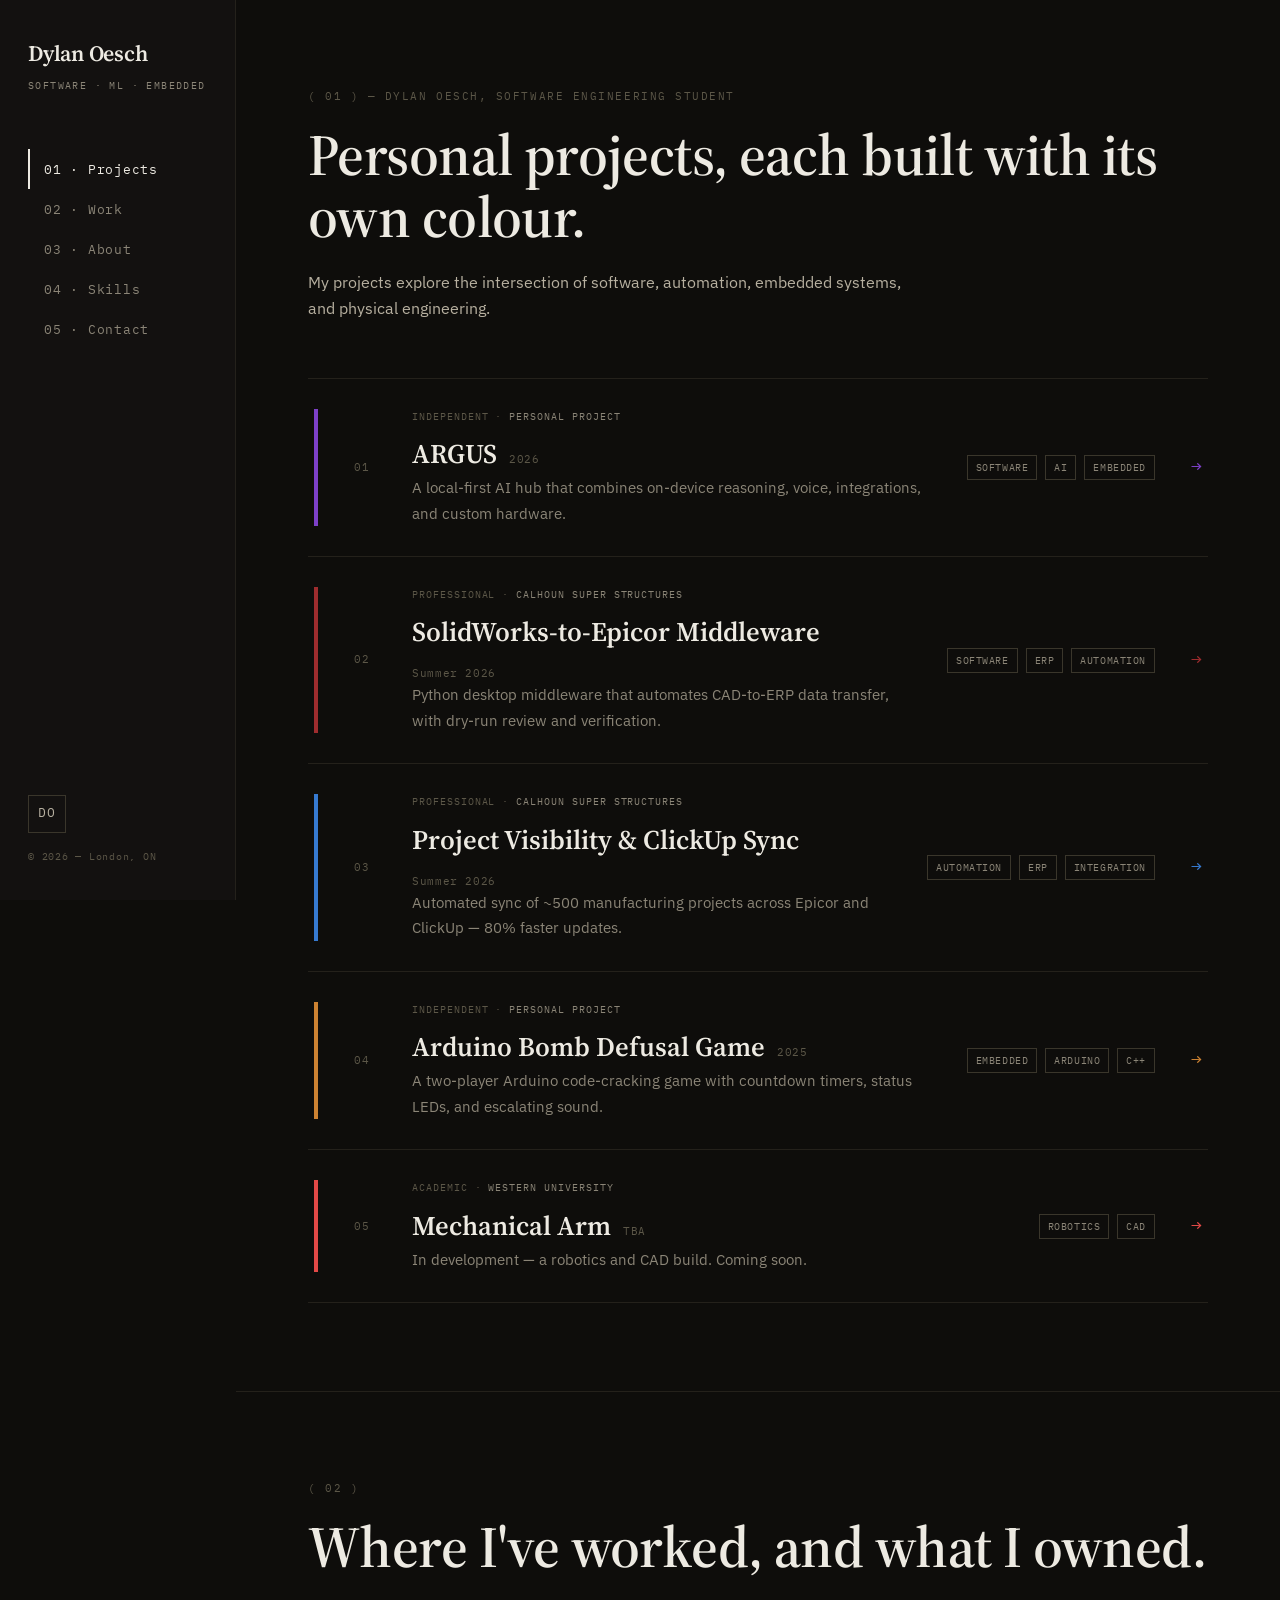
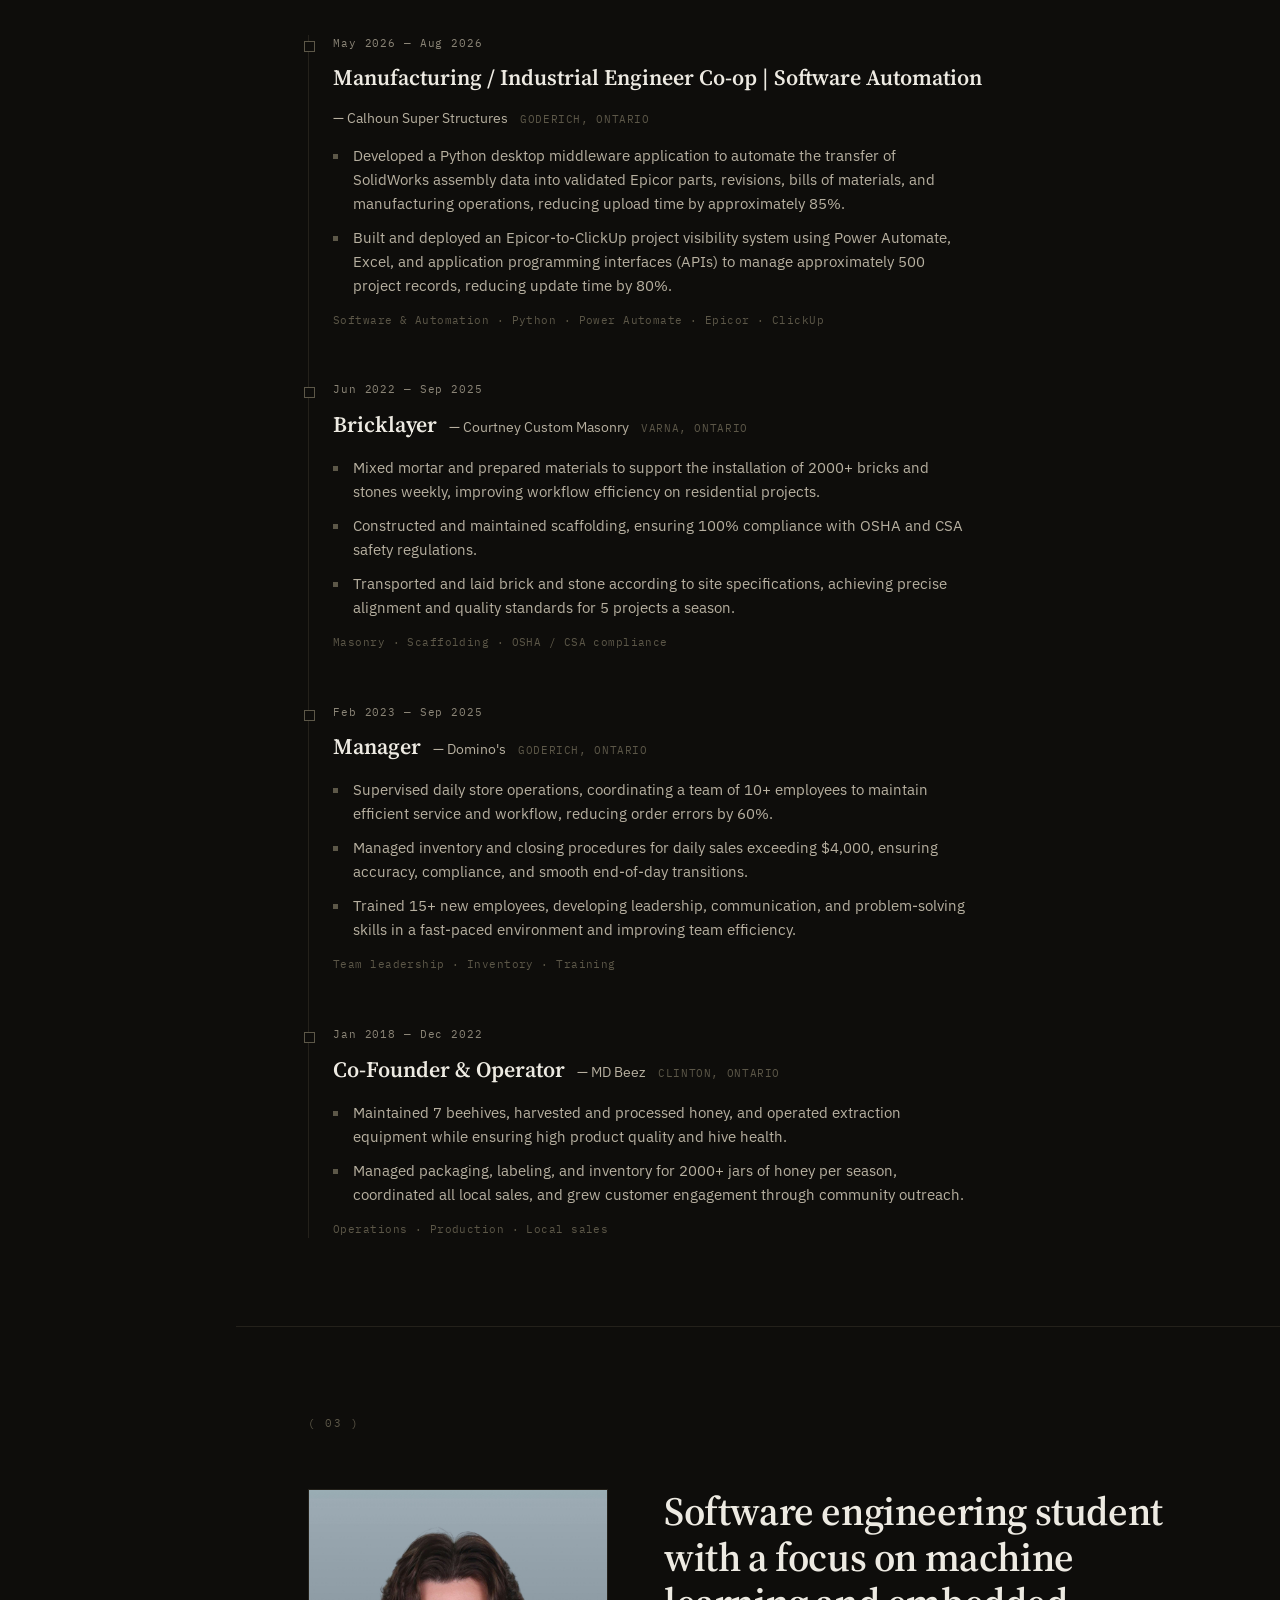
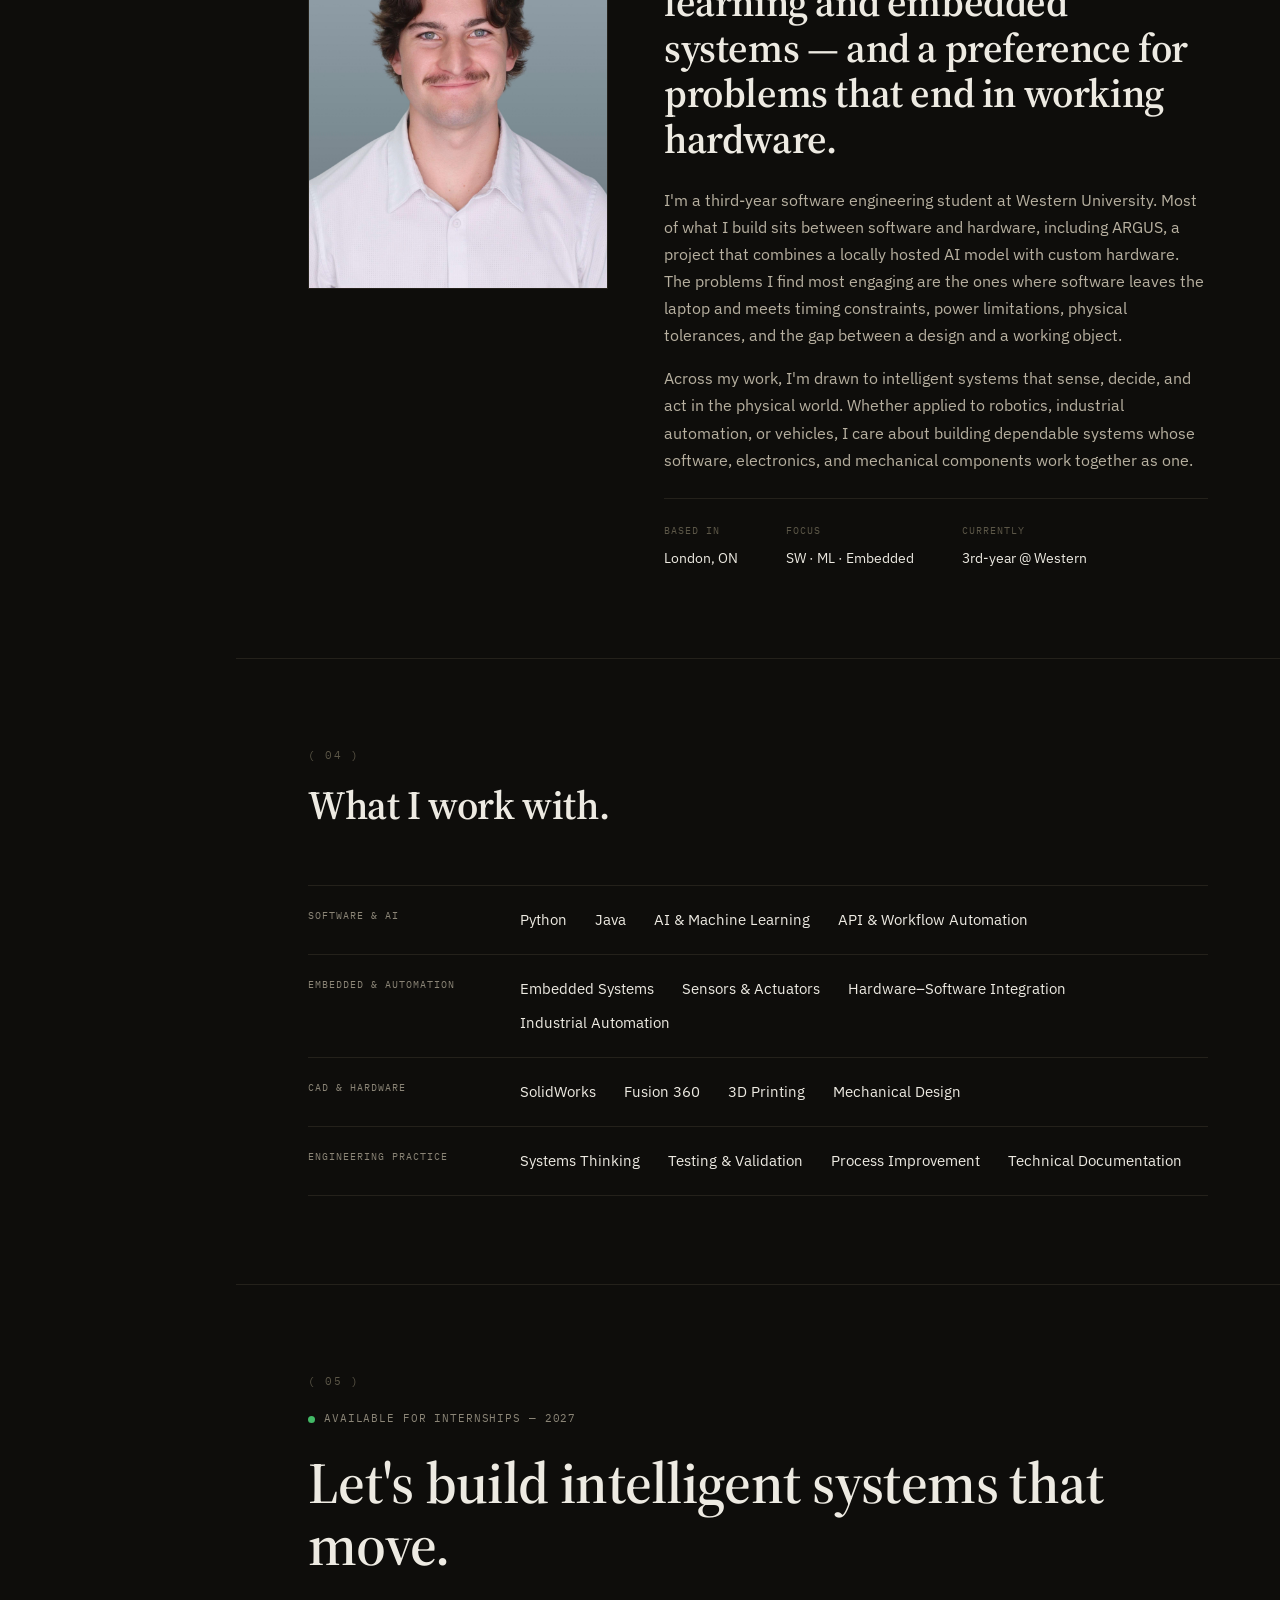
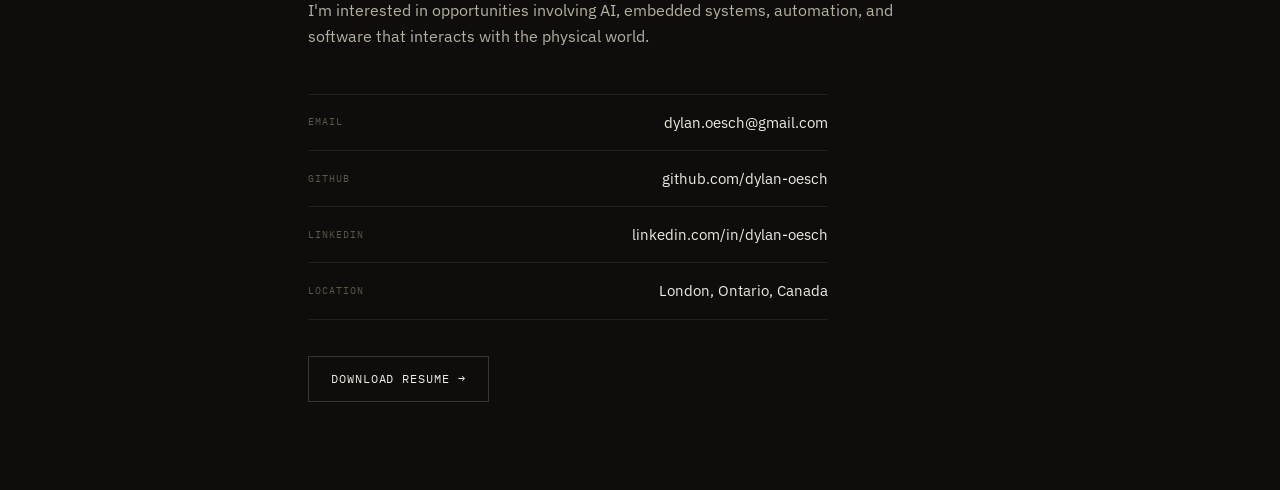
==== commit 6422eddd: "Added profile picture" ====
--- a/index.html
+++ b/index.html
@@ -22,6 +22,7 @@
   <link rel="icon" type="image/svg+xml" href="favicon.svg">
   <meta name="theme-color" content="#0E0D0B">
   <link rel="stylesheet" href="styles.css">
+  <script defer src="https://cloud.umami.is/script.js" data-website-id="4b866122-fcac-42a2-9e6e-7526f9d58f38"></script>
 </head>
 <body>
   <div class="layout">
@@ -233,7 +234,7 @@
 
         <div class="about-grid">
           <div class="portrait">
-            <span class="label">Portrait, 3:4</span>
+            <img src="profile_photo.jpg" alt="Portrait of Dylan Oesch" loading="lazy">
           </div>
           <div class="about-copy">
             <h2>Software engineering student with a focus on machine learning and embedded systems — and a preference for problems that end in working hardware.</h2>
@@ -333,7 +334,7 @@
           </div>
         </div>
 
-        <a class="btn" href="resume.pdf" download style="margin-top:36px;">Download resume &rarr;</a>
+        <a class="btn" href="dylan_oesch_resume.pdf" download style="margin-top:36px;">Download resume &rarr;</a>
       </section>
     </main>
   </div>
--- a/styles.css
+++ b/styles.css
@@ -588,9 +588,14 @@
   aspect-ratio: 3 / 4;
   background: var(--surface);
   border: 1px solid var(--border);
-  display: flex;
-  align-items: flex-end;
-  padding: 14px;
+  overflow: hidden;
+}
+
+.portrait img {
+  display: block;
+  width: 100%;
+  height: 100%;
+  object-fit: cover;
 }
 
 .about-copy p {
@@ -938,6 +943,40 @@
   letter-spacing: 0.06em;
   text-transform: uppercase;
   color: var(--faint);
+}
+
+/* Photos */
+.figure img,
+.photo {
+  display: block;
+  width: 100%;
+  height: auto;
+  border: 1px solid var(--border);
+}
+
+.figure-narrow {
+  max-width: 460px;
+}
+
+.photo-grid {
+  display: grid;
+  grid-template-columns: 1fr 1fr;
+  gap: 16px;
+  margin-top: 28px;
+}
+
+.photo-grid figure {
+  margin: 0;
+}
+
+@media (max-width: 720px) {
+  .photo-grid {
+    grid-template-columns: 1fr;
+  }
+
+  .figure-narrow {
+    max-width: 100%;
+  }
 }
 
 .detail-body {
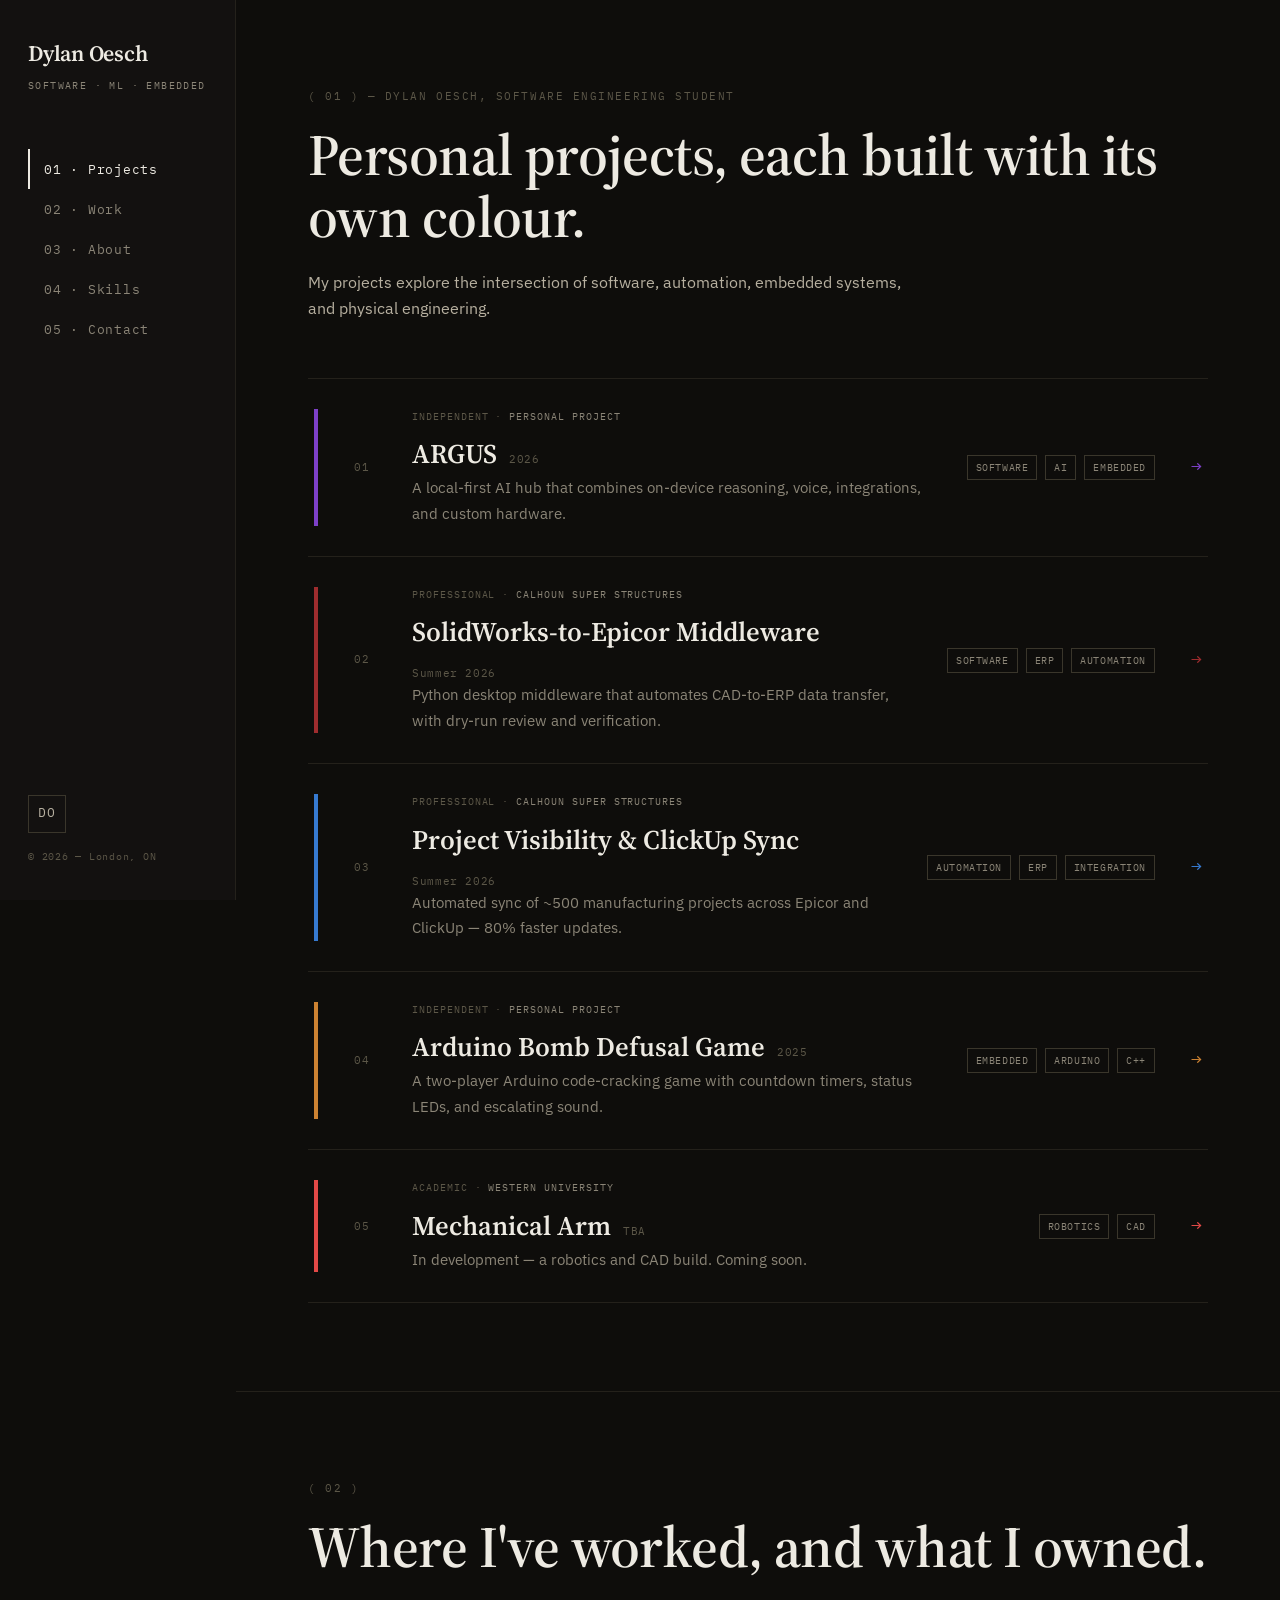
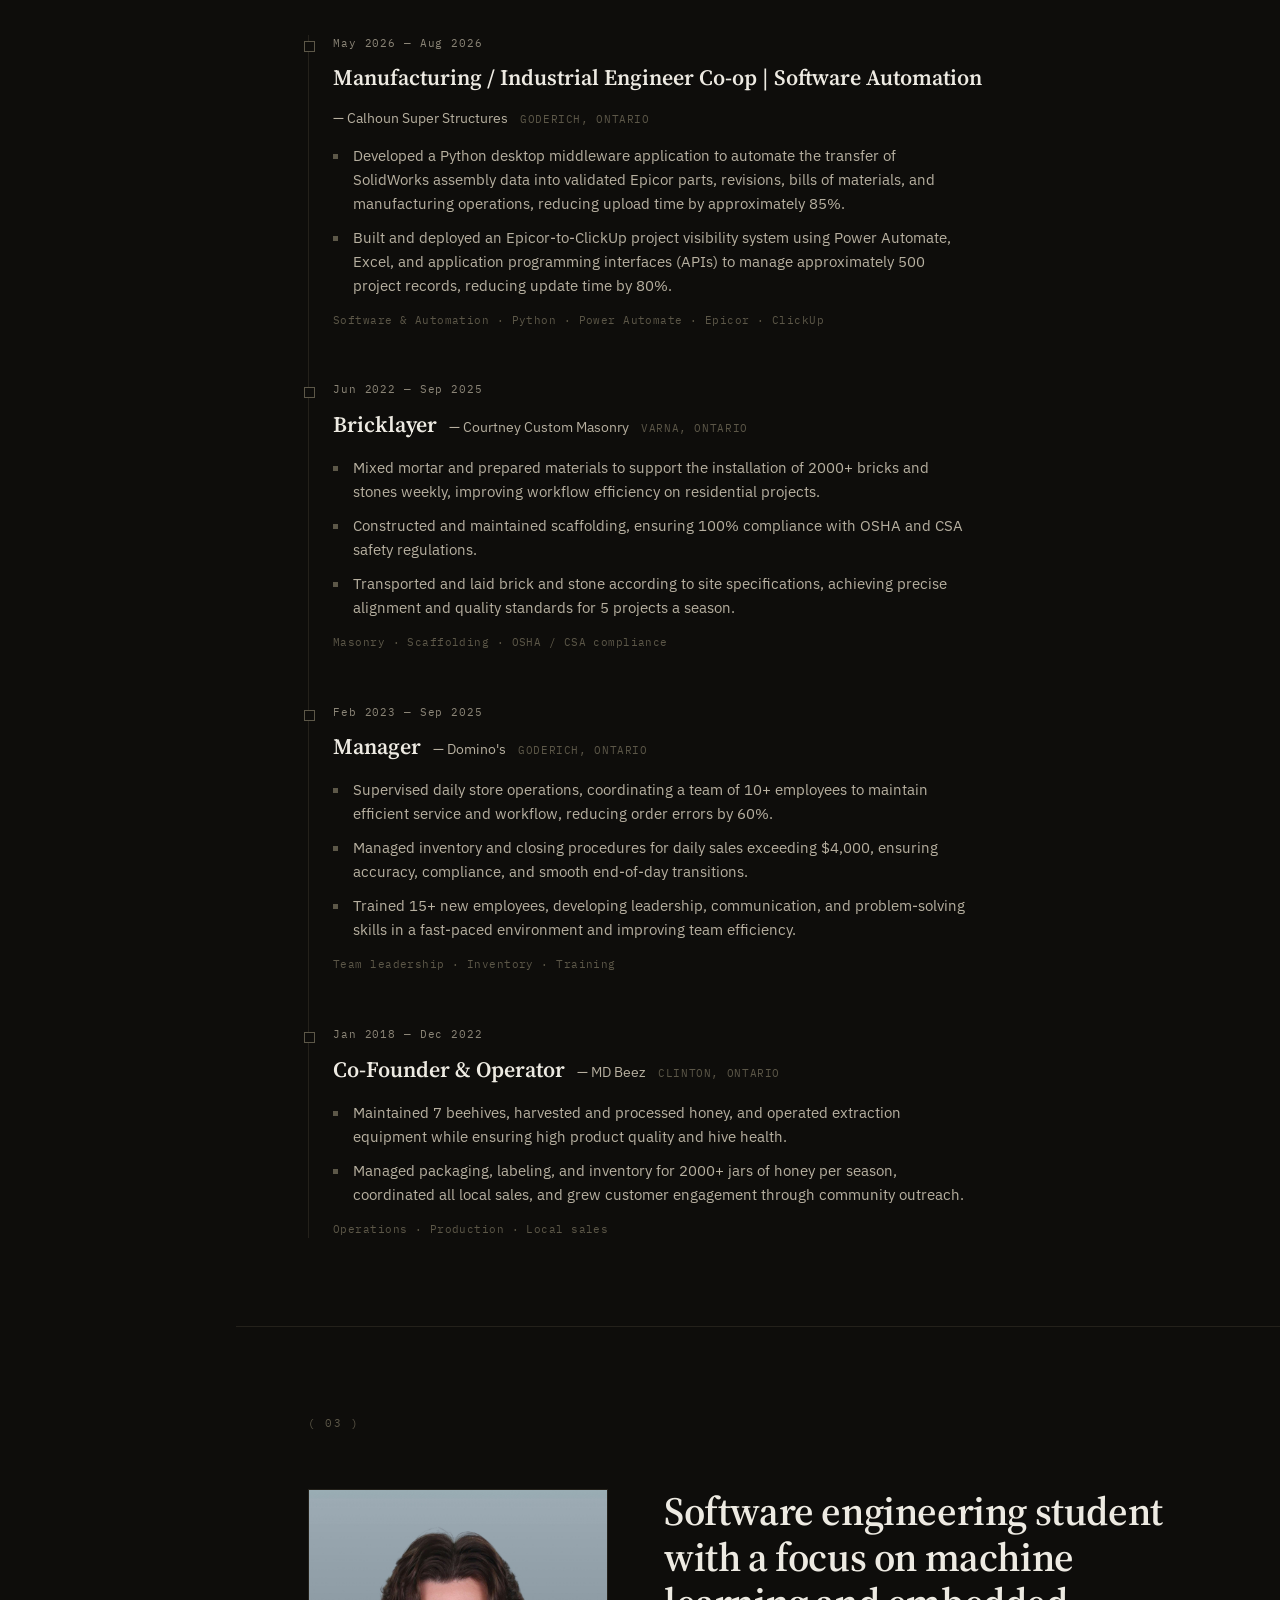
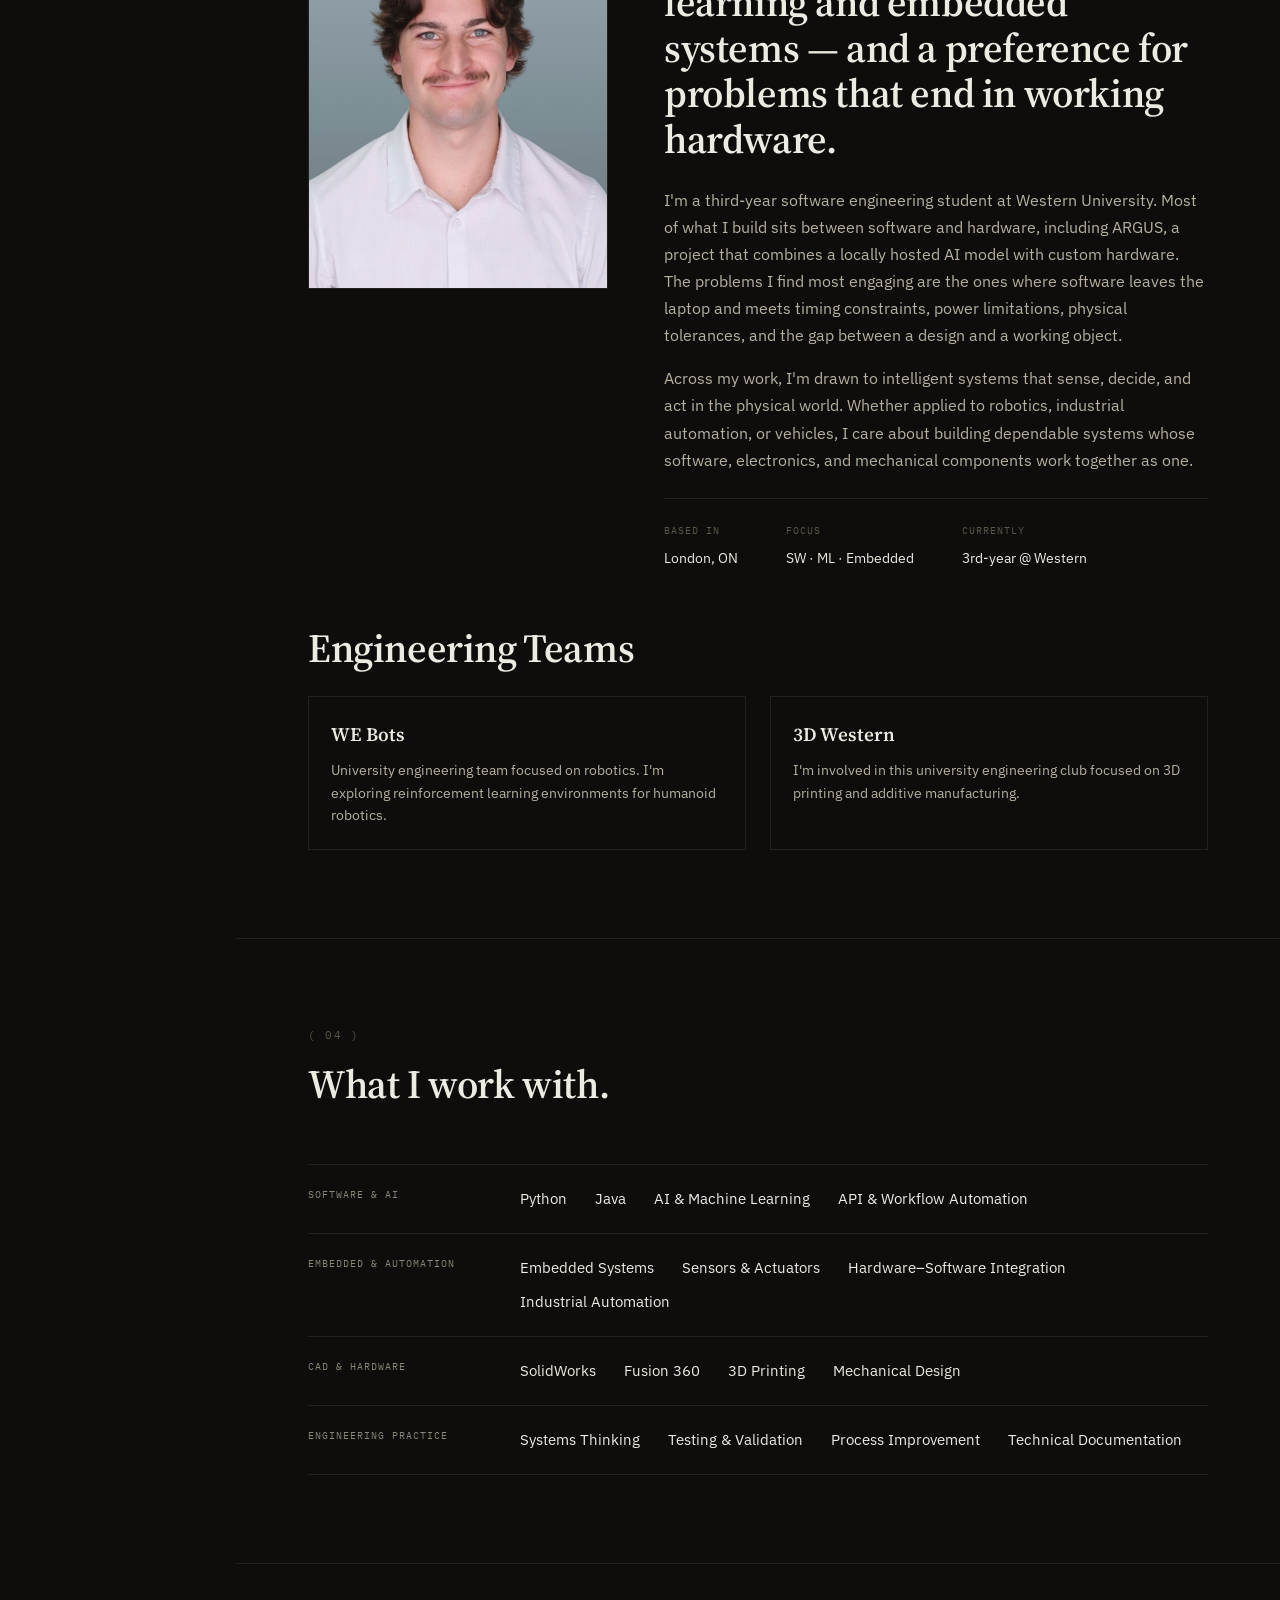
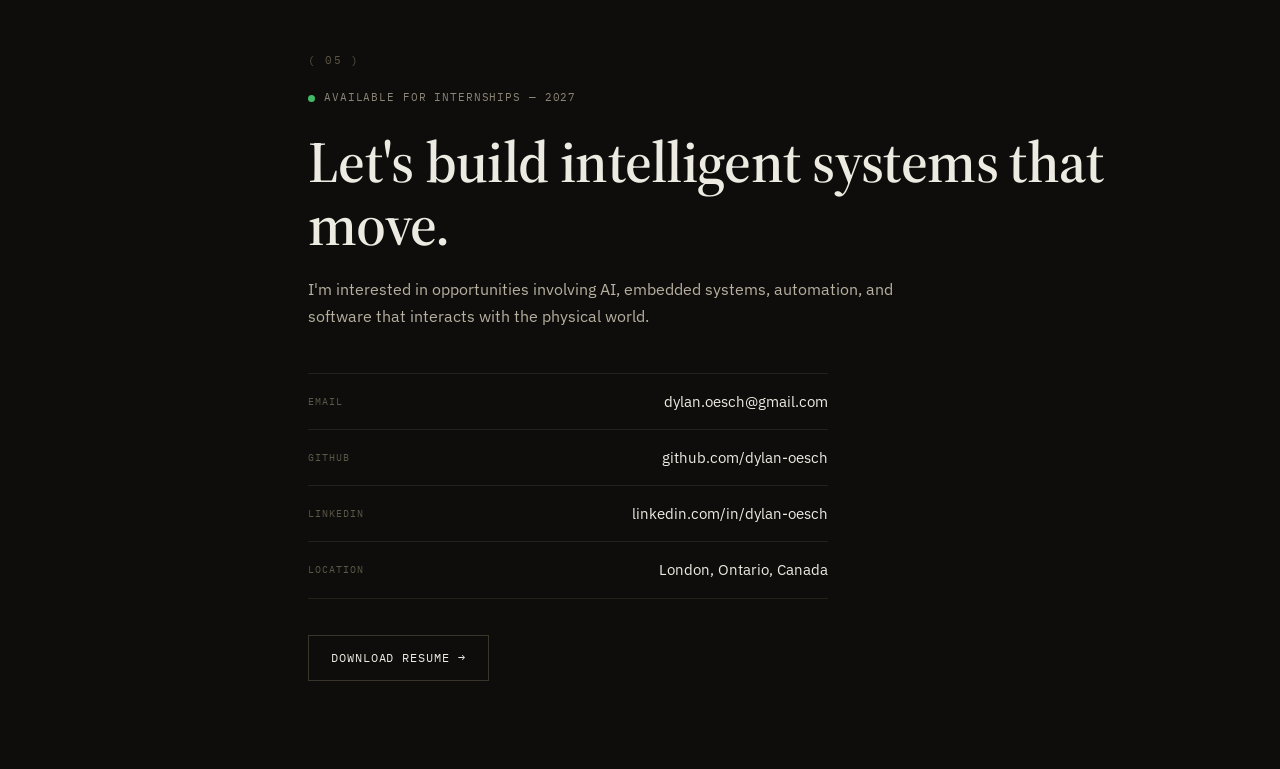
==== commit 2cf04ae6: "Added clubs to About section" ====
--- a/index.html
+++ b/index.html
@@ -256,6 +256,20 @@
             </div>
           </div>
         </div>
+
+        <div class="engineering-teams" role="group" aria-labelledby="engineering-teams-heading">
+          <h2 id="engineering-teams-heading">Engineering Teams</h2>
+          <div class="spec-grid team-grid">
+            <article class="spec-card team-entry">
+              <h3><a href="https://webots.org/" target="_blank" rel="noopener">WE Bots</a></h3>
+              <p>University engineering team focused on robotics. I'm exploring reinforcement learning environments for humanoid robotics.</p>
+            </article>
+            <article class="spec-card team-entry">
+              <h3><a href="https://www.3dwestern.ca/" target="_blank" rel="noopener">3D Western</a></h3>
+              <p>I'm involved in this university engineering club focused on 3D printing and additive manufacturing.</p>
+            </article>
+          </div>
+        </div>
       </section>
 
       <!-- 04 · Skills -->
--- a/styles.css
+++ b/styles.css
@@ -622,6 +622,19 @@
 
 .fact .value {
   font-size: 14px;
+}
+
+.engineering-teams {
+  margin-top: 56px;
+}
+
+.engineering-teams .team-grid {
+  grid-template-columns: repeat(2, minmax(0, 1fr));
+  margin-top: 24px;
+}
+
+.team-entry h3 {
+  margin-bottom: 10px;
 }
 
 /* -------------------------------------------------------------
@@ -1293,6 +1306,10 @@
     max-width: 260px;
   }
 
+  .engineering-teams .team-grid {
+    grid-template-columns: 1fr;
+  }
+
   .skill-group {
     flex-direction: column;
     gap: 12px;
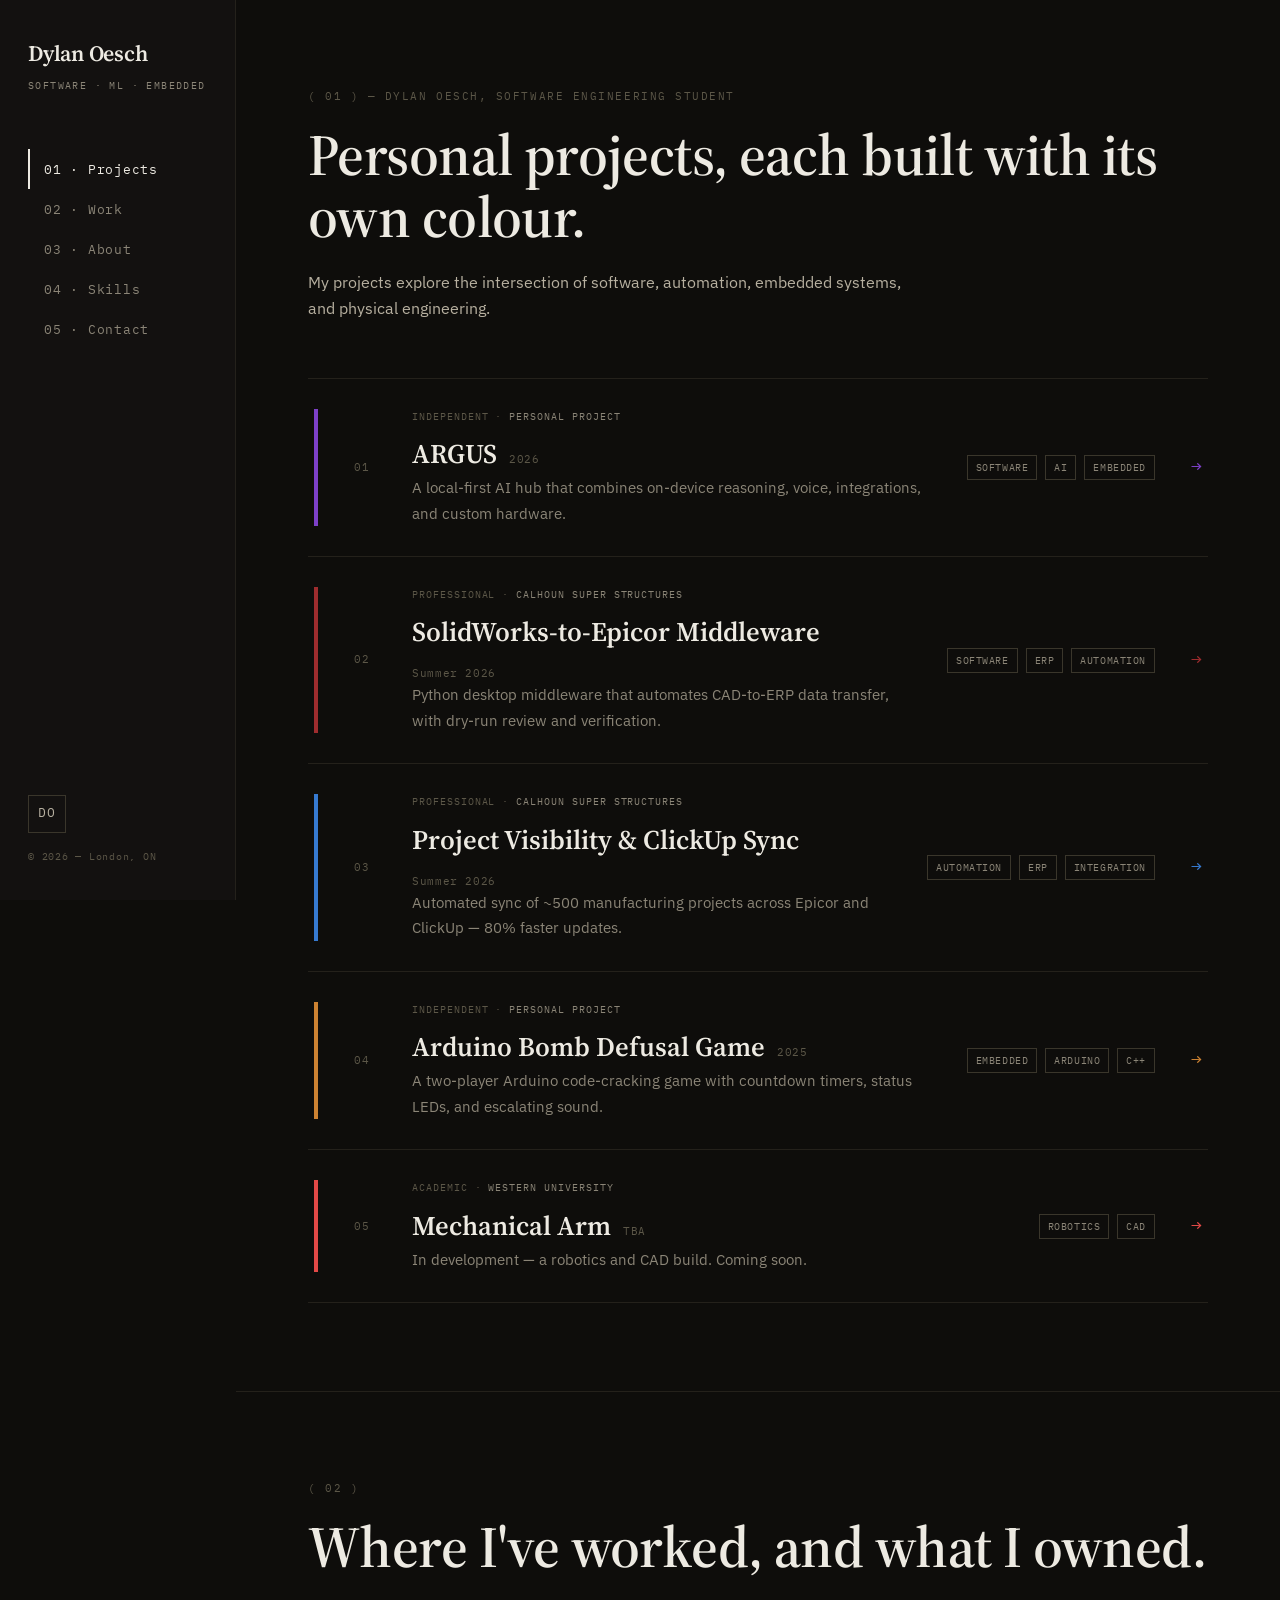
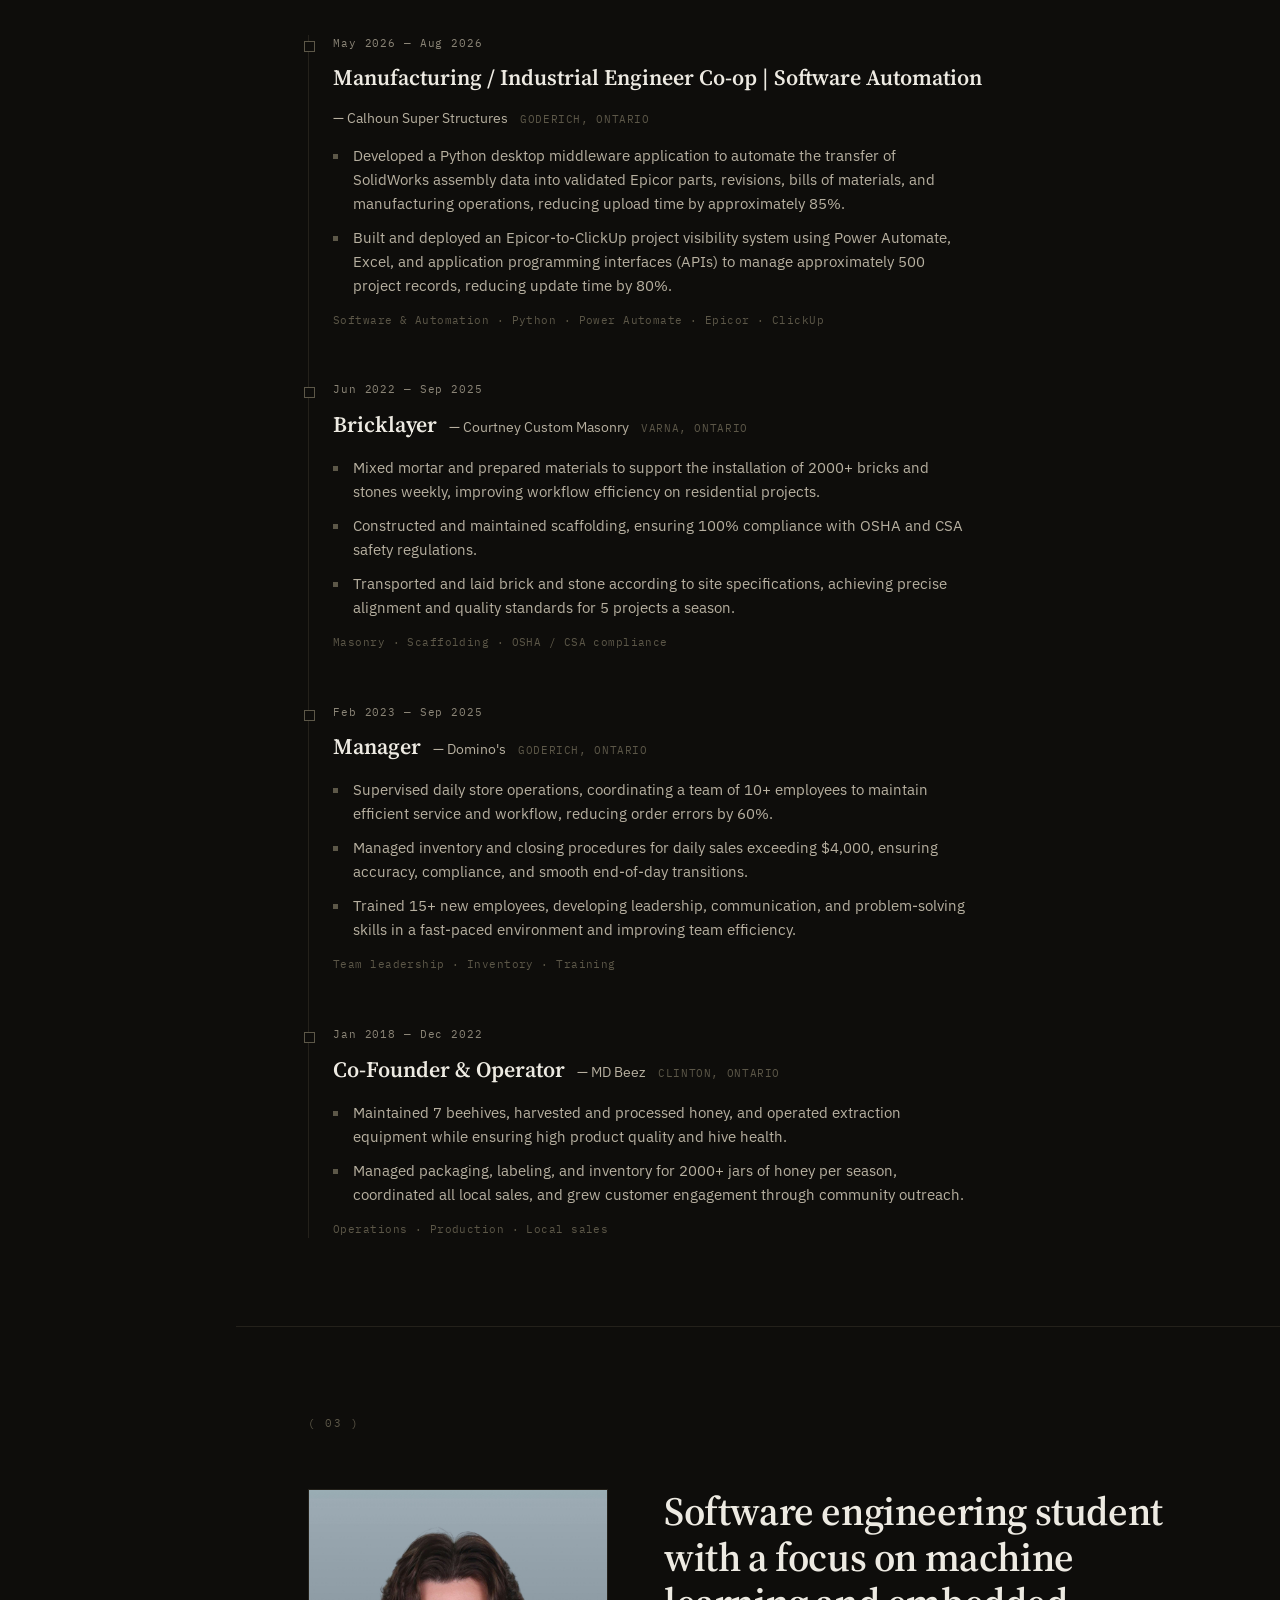
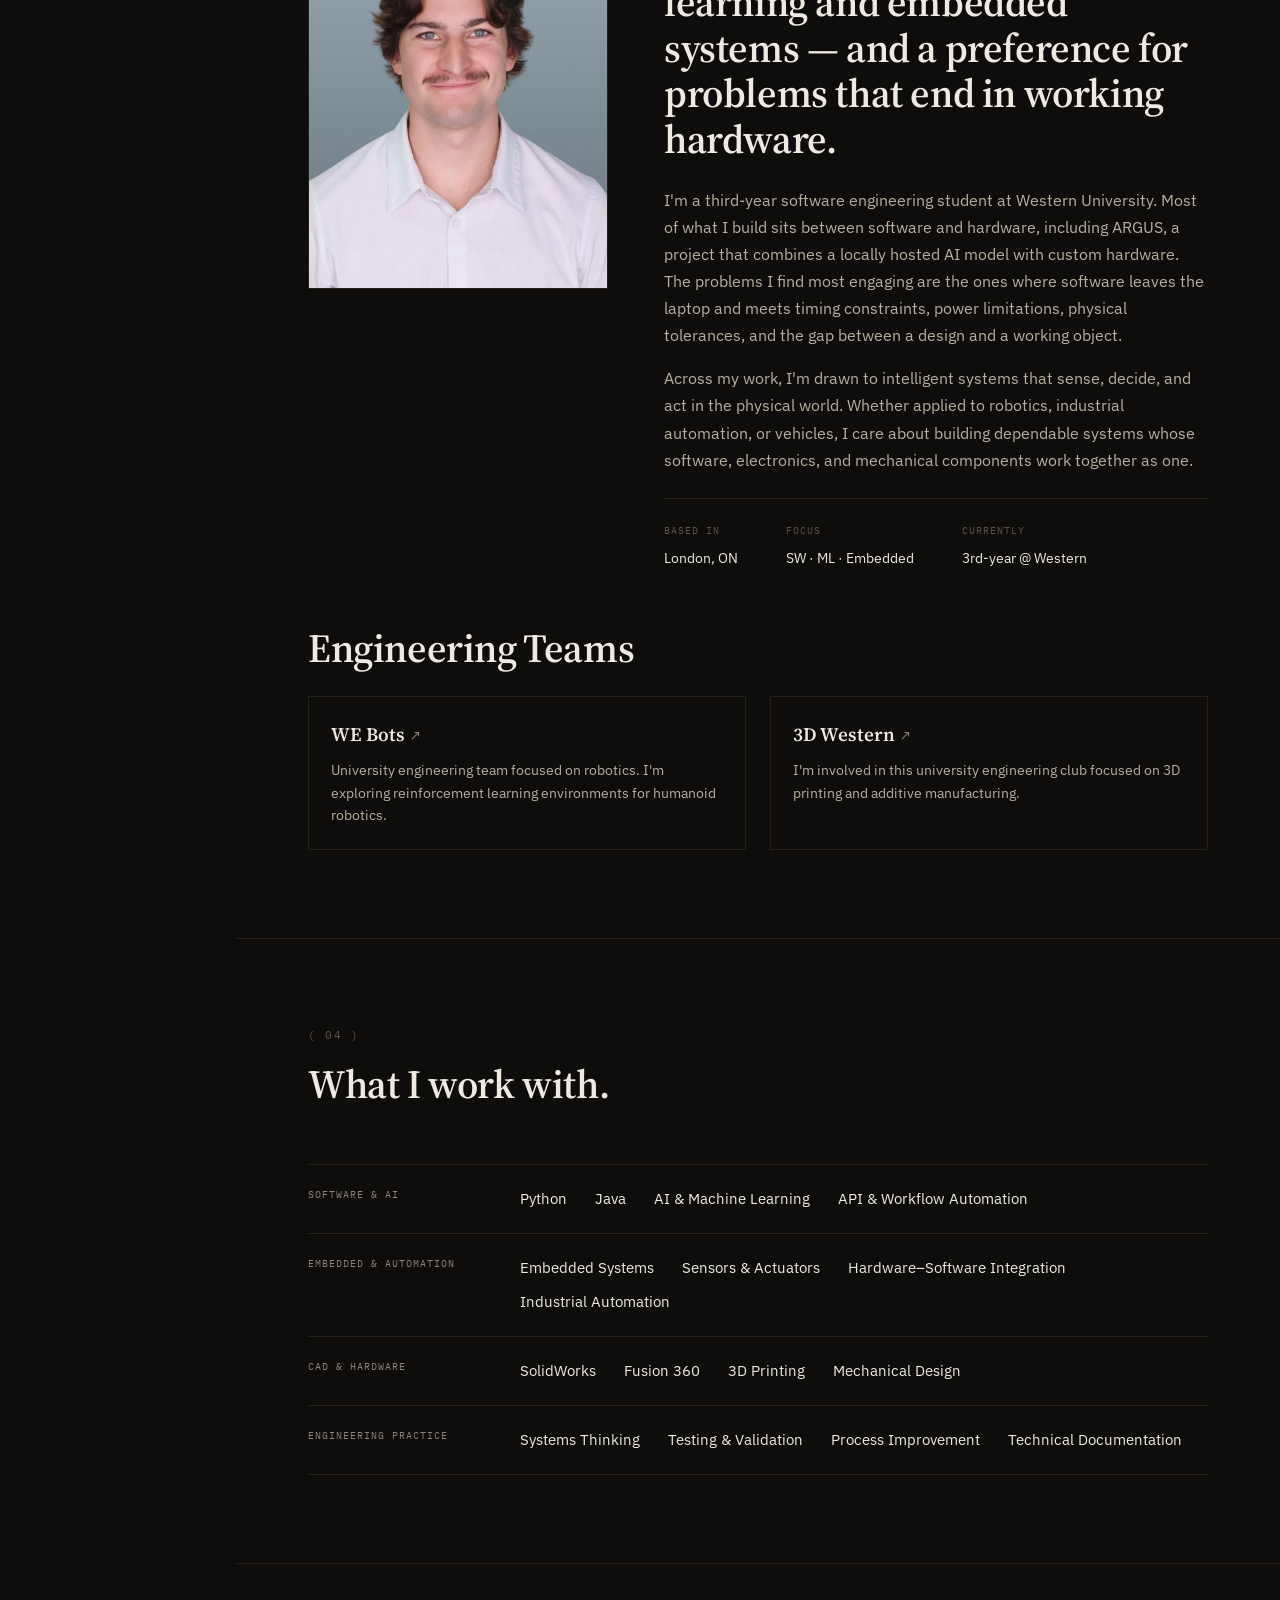
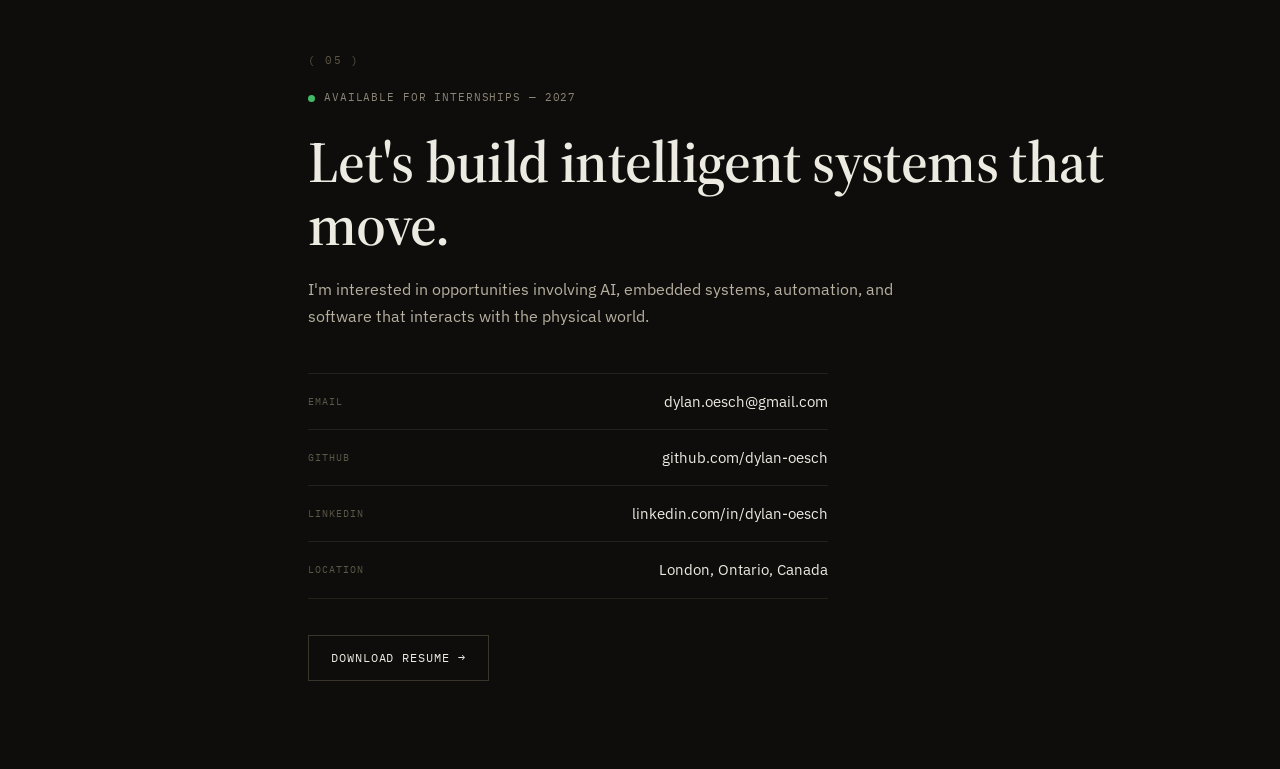
==== commit 4ccd64eb: "Added arrows to club links" ====
--- a/index.html
+++ b/index.html
@@ -261,11 +261,11 @@
           <h2 id="engineering-teams-heading">Engineering Teams</h2>
           <div class="spec-grid team-grid">
             <article class="spec-card team-entry">
-              <h3><a href="https://webots.org/" target="_blank" rel="noopener">WE Bots</a></h3>
+              <h3><a class="team-link" href="https://webots.org/" target="_blank" rel="noopener noreferrer">WE Bots <span class="team-link-arrow" aria-hidden="true">&nearr;</span></a></h3>
               <p>University engineering team focused on robotics. I'm exploring reinforcement learning environments for humanoid robotics.</p>
             </article>
             <article class="spec-card team-entry">
-              <h3><a href="https://www.3dwestern.ca/" target="_blank" rel="noopener">3D Western</a></h3>
+              <h3><a class="team-link" href="https://www.3dwestern.ca/" target="_blank" rel="noopener noreferrer">3D Western <span class="team-link-arrow" aria-hidden="true">&nearr;</span></a></h3>
               <p>I'm involved in this university engineering club focused on 3D printing and additive manufacturing.</p>
             </article>
           </div>
--- a/styles.css
+++ b/styles.css
@@ -635,6 +635,52 @@
 
 .team-entry h3 {
   margin-bottom: 10px;
+}
+
+.team-link {
+  display: inline-flex;
+  align-items: baseline;
+  gap: 6px;
+  cursor: pointer;
+}
+
+.team-link-arrow {
+  flex-shrink: 0;
+  font-family: var(--font-mono);
+  font-size: 0.8em;
+  font-weight: 400;
+  color: var(--label);
+  transition: color var(--ease);
+}
+
+.team-link:hover,
+.team-link:focus-visible,
+.team-link:hover .team-link-arrow,
+.team-link:focus-visible .team-link-arrow {
+  color: var(--accent);
+}
+
+.team-link:focus-visible {
+  outline: 1px solid var(--accent);
+  outline-offset: 4px;
+}
+
+@media (prefers-reduced-motion: no-preference) {
+  .team-link-arrow {
+    transition: color var(--ease), transform var(--ease);
+  }
+
+  .team-link:hover .team-link-arrow,
+  .team-link:focus-visible .team-link-arrow {
+    transform: translate(2px, -2px);
+  }
+}
+
+@media (prefers-reduced-motion: reduce) {
+  .team-link,
+  .team-link-arrow {
+    transition: none;
+  }
 }
 
 /* -------------------------------------------------------------
